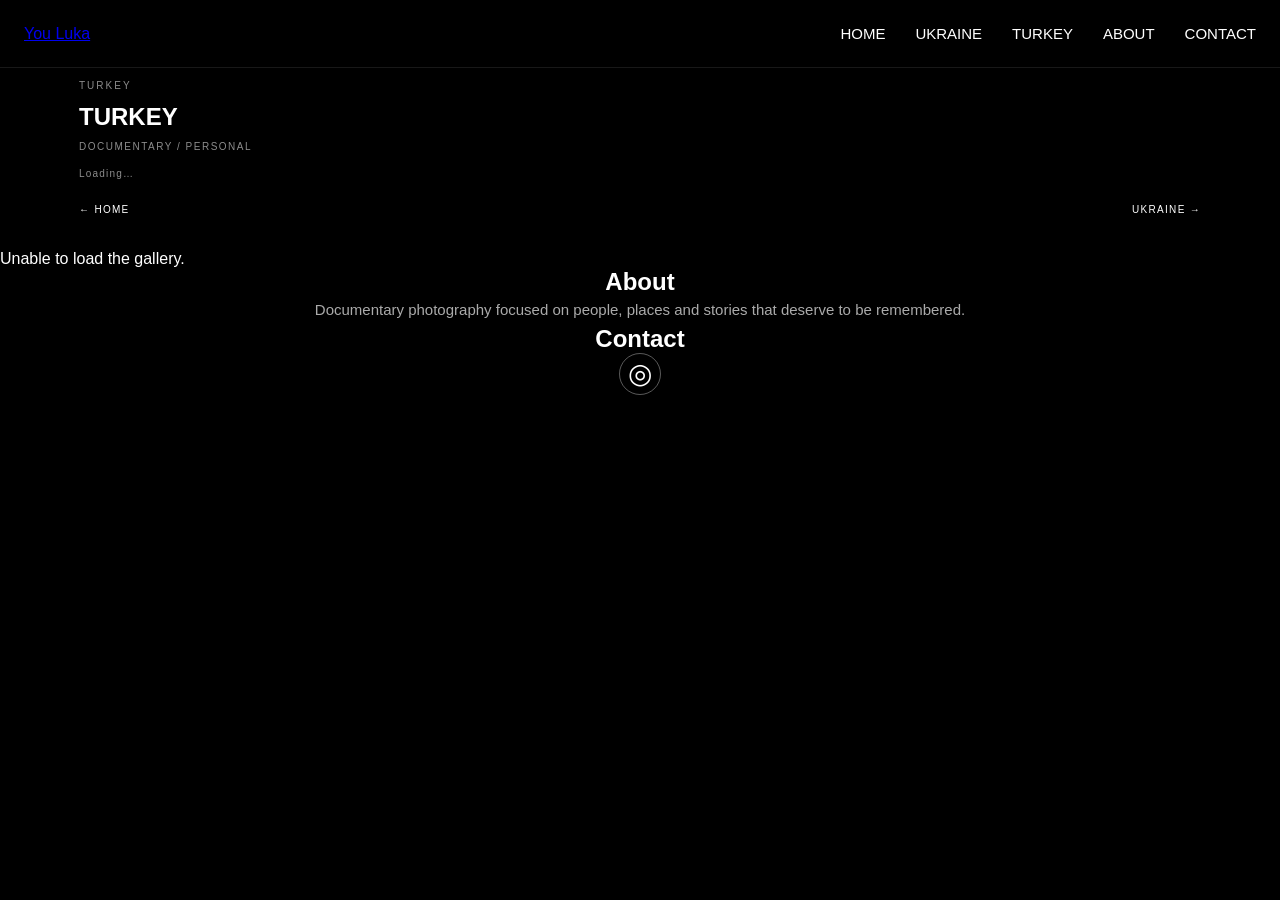
==== turkey.html @ 03e27bf8 "Add files via upload" ====
<!DOCTYPE html><html lang="en"><head>
<meta charset="UTF-8"><meta name="viewport" content="width=device-width, initial-scale=1.0">
<title>TURKEY — You Luka</title><link rel="stylesheet" href="style.css"></head><body>
<header class="site-header">
<a class="brand" href="index.html">You Luka</a>
<nav>
<a href="index.html">HOME</a>
<a href="ukraine.html">UKRAINE</a>
<a href="turkey.html">TURKEY</a>
<a href="#about">ABOUT</a>
<a href="#contact">CONTACT</a>
</nav>
</header>
<section class="pro-series">
<p class="pro-kicker">TURKEY</p><h1>TURKEY</h1><p class="pro-sub">Documentary / Personal</p>
<p class="pro-count" data-count="turkey">Loading…</p>
</section>
<div class="pro-nav"><a href="index.html">← Home</a><a href="ukraine.html">Ukraine →</a></div>
<div id="turkey-gallery" class="gallery"></div>
<footer id="about" class="site-footer">
<div><h2>About</h2><p>Documentary photography focused on people, places and stories that deserve to be remembered.</p></div>
<div id="contact"><h2>Contact</h2><a class="instagram-link" href="https://www.instagram.com/Yulia.1334/" target="_blank" rel="noopener" aria-label="Instagram">◎</a></div>
</footer><div id="lightbox" class="lightbox">
<button class="close" aria-label="Close">&times;</button>
<button class="prev" aria-label="Previous">&#10094;</button>
<img id="lightbox-img" alt="">
<button class="next" aria-label="Next">&#10095;</button>
</div><script src="script.js?v=pro2"></script></body></html>
---- style.css ----
*{margin:0;padding:0;box-sizing:border-box}
html{scroll-behavior:smooth}
body{background:#000;color:#fff;font-family:Arial,Helvetica,sans-serif}
header{position:fixed;top:0;left:0;width:100%;height:68px;display:flex;align-items:center;justify-content:space-between;padding:0 24px;background:#000;border-bottom:1px solid #181818;z-index:1000}
.logo{color:#fff;text-decoration:none;font-weight:700;letter-spacing:-1.5px;font-size:30px;line-height:1}
nav{display:flex;gap:30px;align-items:center}
nav a{color:#fff;text-decoration:none;font-size:15px;letter-spacing:0;text-transform:none;opacity:1}
nav a:hover{opacity:.5}

section{padding:75px 4%;background:#000}
section>h2{text-align:center;font-size:24px;font-weight:300;letter-spacing:4px;text-transform:uppercase;margin-bottom:42px}
.categories{max-width:1000px;margin:0 auto 110px;display:grid;grid-template-columns:repeat(2,minmax(0,1fr));gap:18px}
.category{position:relative;aspect-ratio:16/9;overflow:hidden;background:#111;border:1px solid #222;text-decoration:none}
.category img{width:100%;height:100%;object-fit:cover;display:block;transition:.7s}
.category:hover img{transform:scale(1.03);opacity:.65}
.category-overlay{position:absolute;left:0;right:0;bottom:0;padding:24px;background:linear-gradient(transparent,rgba(0,0,0,.9));color:#fff}
.category-overlay h3{font-size:23px;font-weight:400;letter-spacing:3px;text-transform:uppercase;margin-bottom:5px}
.category-overlay span{font-size:11px;letter-spacing:2px;text-transform:uppercase;opacity:.7}
.portfolio-category{max-width:1600px;margin:0 auto 105px;scroll-margin-top:90px}
.category-header{text-align:center;margin-bottom:30px}
.category-header h2{font-size:24px;font-weight:300;letter-spacing:4px;text-transform:uppercase;margin-bottom:8px}
.category-header p{font-size:11px;color:#888;letter-spacing:2px;text-transform:uppercase}
.gallery{display:grid;grid-template-columns:repeat(4,minmax(0,1fr));gap:5px}
.gallery img{width:100%;aspect-ratio:3/2;object-fit:cover;display:block;cursor:pointer;transition:opacity .25s}
.gallery img:hover{opacity:.72;transform:scale(1.01)}
#about{max-width:900px;margin:auto;text-align:center}
#about p{max-width:700px;margin:auto;color:#aaa;font-size:15px;line-height:1.9}
#contact{text-align:center;padding-bottom:150px}
#contact a{color:#fff;font-size:28px}
#back-to-top{position:fixed;right:28px;bottom:28px;width:58px;height:58px;display:flex;align-items:center;justify-content:center;background:rgba(0,0,0,.9);border:1px solid #555;color:#fff;text-decoration:none;font-size:34px;z-index:1500;transition:.25s}
#back-to-top:hover{background:#fff;color:#000;border-color:#fff;transform:translateY(-4px)}
.lightbox{position:fixed;inset:0;background:rgba(0,0,0,.98);display:flex;align-items:center;justify-content:center;opacity:0;visibility:hidden;transition:.25s;z-index:2000}
.lightbox.show{opacity:1;visibility:visible}
#lightbox-img{max-width:92%;max-height:90vh;object-fit:contain}
.close{position:absolute;top:20px;right:30px;background:none;border:0;color:#fff;font-size:42px;cursor:pointer;z-index:5}
.prev,.next{position:absolute;top:50%;transform:translateY(-50%);background:none;border:0;color:#fff;font-size:46px;padding:20px;cursor:pointer}
.prev{left:15px}.next{right:15px}
@media(max-width:768px){
header{height:58px;padding:0 16px}
.logo{font-size:27px}
nav{gap:14px}
nav a{font-size:12px}
.hero{height:70vh;padding-top:58px}
.hero img{height:calc(70vh - 58px);object-fit:contain}
.categories{grid-template-columns:1fr;max-width:520px;gap:12px;margin-bottom:75px}
.category{aspect-ratio:16/9}
.category-overlay{padding:20px}
.category-overlay h3{font-size:21px}
section{padding:60px 16px}
section>h2{font-size:21px;margin-bottom:35px}
.gallery{grid-template-columns:repeat(2,minmax(0,1fr));gap:4px}
.portfolio-category{margin-bottom:75px}
.category-header{margin-bottom:25px}
.category-header h2{font-size:22px}
.prev,.next{font-size:30px;padding:10px}
.close{right:18px;font-size:34px}
#back-to-top{right:16px;bottom:16px;width:48px;height:48px;font-size:28px}
}

/* DEFINITIVE HERO — PC + MOBILE */
.hero{
  position:relative;
  width:100%;
  height:78vh;
  min-height:520px;
  margin:0;
  padding:68px 0 0;
  background:#000;
  overflow:hidden;
  display:block;
}
.hero-image{
  display:block;
  width:100%;
  height:100%;
  margin:0;
  padding:0;
  object-fit:cover;
  object-position:center center;
}
.hero-fallback{
  background-image:url("https://raw.githubusercontent.com/YouLuka/You/main/images/ukraine/hero.jpg");
  background-size:cover;
  background-position:center center;
  background-repeat:no-repeat;
}
.hero-fallback .hero-image{display:none}

@media(max-width:768px){
  .hero{
    height:70vh;
    min-height:420px;
    padding-top:58px;
  }
  .hero-image{
    width:100%;
    height:100%;
    object-fit:cover;
    object-position:center center;
  }
}

/* Short documentary-series descriptions */
.series-description{
  max-width:720px;
  margin:16px auto 0;
  color:#aaa;
  font-size:14px;
  line-height:1.7;
  letter-spacing:.15px;
  text-transform:none;
}
@media(max-width:768px){
  .series-description{
    font-size:13px;
    line-height:1.65;
    padding:0 8px;
  }
}

/* FINAL HERO ONLY — hero.png, never photo 1 */
.hero img,
.hero-image{
  content:url("./images/ukraine/hero.png");
}

/* MOBILE PHOTO SWIPE — FINAL */
@media (max-width:768px){
  #lightbox .prev,
  #lightbox .next{
    display:none !important;
  }

  #lightbox,
  #lightbox-img{
    touch-action:none;
  }

  #lightbox-img{
    user-select:none;
    -webkit-user-select:none;
    -webkit-user-drag:none;
  }
}


/* MULTI-PAGE NAVIGATION */
.site-nav{position:relative;z-index:20;display:flex;justify-content:center;align-items:center;gap:28px;padding:18px 20px;font-size:11px;letter-spacing:.16em}
.site-nav a{color:inherit;text-decoration:none}
.site-nav a:hover{opacity:.65}
@media(max-width:768px){.site-nav{gap:14px;padding:14px 10px;font-size:9px;flex-wrap:wrap}}


/* TRUE MULTI-PAGE LAYOUT */
.series-page{
  padding:105px 4% 80px;
  max-width:1600px;
  margin:0 auto;
}
.series-cover{
  width:100%;
  max-width:1200px;
  margin:0 auto 45px;
  max-height:65vh;
  overflow:hidden;
  background:#111;
}
.series-cover img{
  display:block;
  width:100%;
  max-height:65vh;
  object-fit:cover;
  object-position:center;
}
.series-page .category-header{
  margin-bottom:30px;
}
@media(max-width:768px){
  .series-page{padding:90px 16px 55px}
  .series-cover{max-height:45vh;margin-bottom:30px}
  .series-cover img{max-height:45vh}
}


/* FINAL COVER POSITION — CENTERED */
.series-cover{
  width:100%;
  max-width:none;
  display:flex;
  justify-content:center;
  align-items:center;
  margin:0 auto 45px;
  overflow:hidden;
  background:#111;
}

.series-cover img{
  display:block;
  width:auto;
  max-width:100%;
  height:auto;
  max-height:65vh;
  margin:0 auto;
  object-fit:contain;
  object-position:center center;
}

/* BACK TO TOP — always clickable */
#back-to-top{
  position:fixed;
  right:28px;
  bottom:28px;
  z-index:9999;
  width:50px;
  height:50px;
  display:flex;
  align-items:center;
  justify-content:center;
  box-sizing:border-box;
  color:#fff;
  background:rgba(0,0,0,.72);
  border:1px solid rgba(255,255,255,.35);
  text-decoration:none;
  font-size:28px;
  line-height:1;
  cursor:pointer;
}

#back-to-top:hover{
  background:rgba(255,255,255,.12);
}

@media(max-width:768px){
  .series-cover{
    margin-bottom:30px;
  }
  .series-cover img{
    max-height:45vh;
    width:auto;
    max-width:100%;
  }
  #back-to-top{
    right:16px;
    bottom:16px;
    width:46px;
    height:46px;
  }
}

/* YOU LUKA PRO — gallery selector and automatic counters */
.pro-header{max-width:1250px;margin:0 auto;padding:80px 5% 35px}
.pro-kicker{font-size:10px;letter-spacing:.2em;text-transform:uppercase;opacity:.55;margin:0 0 12px}
.pro-title{font-size:clamp(32px,5vw,58px);font-weight:400;margin:0}
.gallery-list{max-width:1250px;margin:20px auto 100px;padding:0 5%}
.gallery-link{display:grid;grid-template-columns:70px 1fr auto;gap:25px;align-items:center;padding:28px 0;border-top:1px solid rgba(127,127,127,.28);color:inherit;text-decoration:none}
.gallery-link:last-child{border-bottom:1px solid rgba(127,127,127,.28)}
.gallery-link:hover{opacity:.6}
.gallery-no{font-size:10px;opacity:.5;letter-spacing:.12em}
.gallery-name{font-size:clamp(24px,3vw,40px);font-weight:400}
.gallery-type{font-size:9px;letter-spacing:.14em;text-transform:uppercase;opacity:.5}
.pro-series{max-width:1250px;margin:0 auto;padding:80px 5% 25px}
.pro-series h2{font-size:clamp(32px,5vw,58px);font-weight:400;margin:0}
.pro-sub{font-size:10px;letter-spacing:.15em;text-transform:uppercase;opacity:.55;margin-top:10px}
.pro-count{font-size:10px;letter-spacing:.12em;opacity:.55;margin-top:16px}
.pro-nav{max-width:1250px;margin:0 auto;padding:0 5% 35px;display:flex;justify-content:space-between}
.pro-nav a{color:inherit;text-decoration:none;font-size:10px;letter-spacing:.13em;text-transform:uppercase}
#lightbox-counter{position:absolute;left:50%;bottom:22px;transform:translateX(-50%);color:#fff;font-size:10px;letter-spacing:.15em;z-index:20}
@media(max-width:768px){
 .pro-header{padding:55px 5% 25px}
 .gallery-list{margin-bottom:65px}
 .gallery-link{grid-template-columns:35px 1fr;gap:12px;padding:22px 0}
 .gallery-type{grid-column:2}
 .pro-series{padding:55px 5% 20px}
 .pro-nav{padding-bottom:28px}
 #lightbox .prev,#lightbox .next{display:none!important}
}

/* HOME COVER SELECTOR */
.gallery-cards{display:grid;grid-template-columns:repeat(2,minmax(0,1fr));gap:28px}
.gallery-card{display:block;overflow:hidden;color:inherit;text-decoration:none;background:#111}
.gallery-card img{display:block;width:100%;aspect-ratio:16/9;object-fit:cover;object-position:center;transition:transform .4s ease,opacity .4s ease}
.gallery-card:hover img{transform:scale(1.02);opacity:.82}
.gallery-card-info{display:grid;grid-template-columns:45px 1fr auto;align-items:center;gap:14px;padding:16px 4px 0}
.gallery-card .gallery-name{font-size:clamp(22px,3vw,36px)}
.gallery-card .gallery-type{font-size:9px;letter-spacing:.14em;text-transform:uppercase;opacity:.5}
.instagram-link{display:inline-flex;align-items:center;justify-content:center;width:42px;height:42px;border:1px solid rgba(255,255,255,.35);border-radius:50%;color:inherit!important;text-decoration:none!important;font-size:30px;line-height:1}
.instagram-link:hover{opacity:.6;transform:scale(1.05)}
@media(max-width:768px){.gallery-cards{grid-template-columns:1fr;gap:38px}.gallery-card-info{grid-template-columns:35px 1fr}.gallery-card .gallery-type{grid-column:2}}
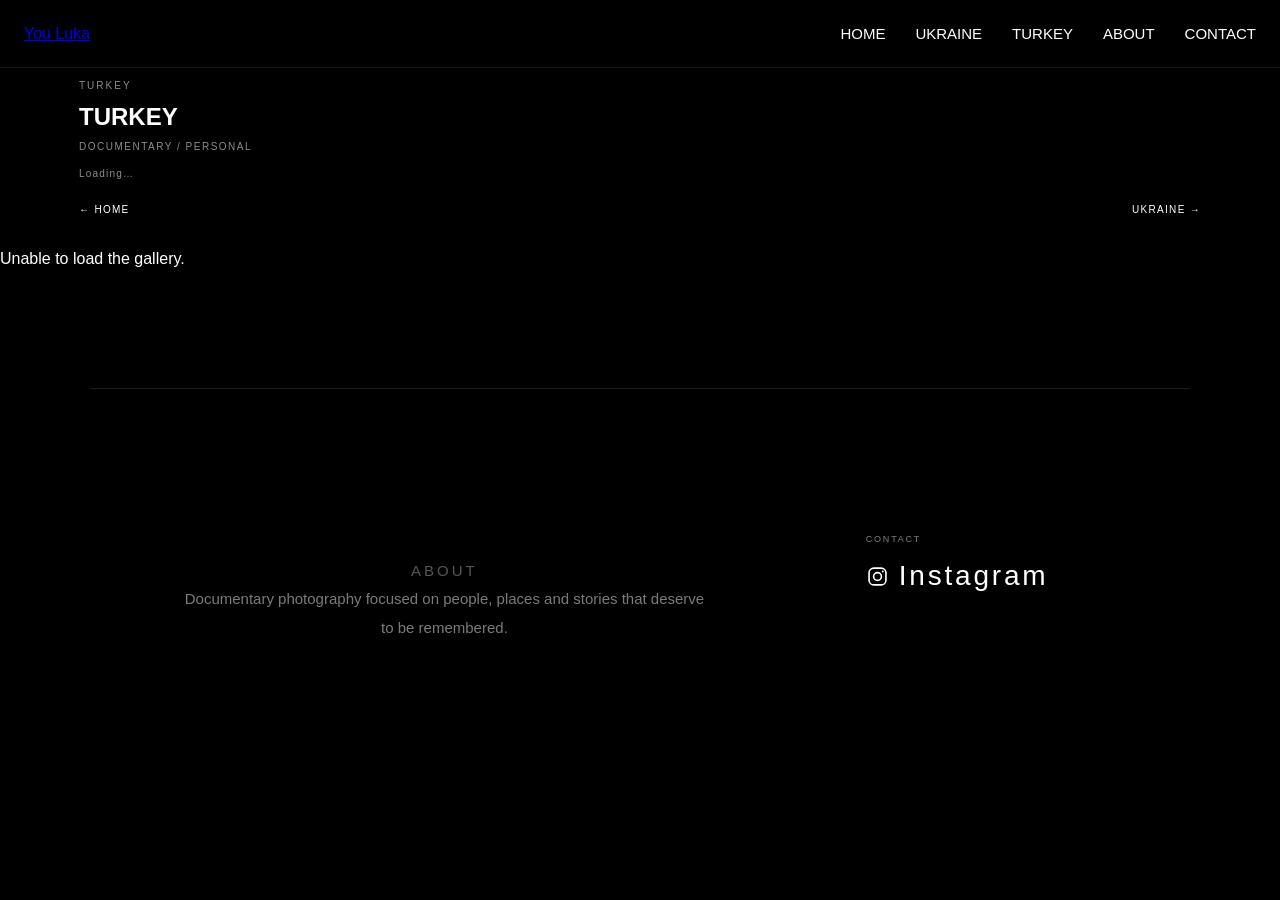
==== commit 2edd6ce6: "Add files via upload" ====
--- a/turkey.html
+++ b/turkey.html
@@ -17,9 +17,22 @@
 </section>
 <div class="pro-nav"><a href="index.html">← Home</a><a href="ukraine.html">Ukraine →</a></div>
 <div id="turkey-gallery" class="gallery"></div>
-<footer id="about" class="site-footer">
-<div><h2>About</h2><p>Documentary photography focused on people, places and stories that deserve to be remembered.</p></div>
-<div id="contact"><h2>Contact</h2><a class="instagram-link" href="https://www.instagram.com/Yulia.1334/" target="_blank" rel="noopener" aria-label="Instagram">◎</a></div>
+<footer class="site-footer">
+<section id="about" class="footer-section">
+  <p class="footer-label">ABOUT</p>
+  <p class="footer-text">Documentary photography focused on people, places and stories that deserve to be remembered.</p>
+</section>
+<section id="contact" class="footer-section footer-contact">
+  <p class="footer-label">CONTACT</p>
+  <a class="instagram-link" href="https://www.instagram.com/Yulia.1334/" target="_blank" rel="noopener" aria-label="Instagram">
+    <svg viewBox="0 0 24 24" aria-hidden="true">
+      <rect x="3.2" y="3.2" width="17.6" height="17.6" rx="5" fill="none" stroke="currentColor" stroke-width="1.7"/>
+      <circle cx="12" cy="12" r="4.1" fill="none" stroke="currentColor" stroke-width="1.7"/>
+      <circle cx="17.5" cy="6.7" r="1.05" fill="currentColor"/>
+    </svg>
+    <span>Instagram</span>
+  </a>
+</section>
 </footer><div id="lightbox" class="lightbox">
 <button class="close" aria-label="Close">&times;</button>
 <button class="prev" aria-label="Previous">&#10094;</button>
--- a/style.css
+++ b/style.css
@@ -278,11 +278,171 @@
 /* HOME COVER SELECTOR */
 .gallery-cards{display:grid;grid-template-columns:repeat(2,minmax(0,1fr));gap:28px}
 .gallery-card{display:block;overflow:hidden;color:inherit;text-decoration:none;background:#111}
-.gallery-card img{display:block;width:100%;aspect-ratio:16/9;object-fit:cover;object-position:center;transition:transform .4s ease,opacity .4s ease}
-.gallery-card:hover img{transform:scale(1.02);opacity:.82}
+.gallery-card img{display:block;width:100%;height:auto;aspect-ratio:auto;object-fit:contain;object-position:center;background:#000;transition:opacity .4s ease}
+.gallery-card:hover img{opacity:.82}
 .gallery-card-info{display:grid;grid-template-columns:45px 1fr auto;align-items:center;gap:14px;padding:16px 4px 0}
 .gallery-card .gallery-name{font-size:clamp(22px,3vw,36px)}
 .gallery-card .gallery-type{font-size:9px;letter-spacing:.14em;text-transform:uppercase;opacity:.5}
 .instagram-link{display:inline-flex;align-items:center;justify-content:center;width:42px;height:42px;border:1px solid rgba(255,255,255,.35);border-radius:50%;color:inherit!important;text-decoration:none!important;font-size:30px;line-height:1}
 .instagram-link:hover{opacity:.6;transform:scale(1.05)}
 @media(max-width:768px){.gallery-cards{grid-template-columns:1fr;gap:38px}.gallery-card-info{grid-template-columns:35px 1fr}.gallery-card .gallery-type{grid-column:2}}
+
+/* FINAL COVER FIX — never stretch or crop the original cover */
+.gallery-cards .gallery-card{
+  overflow:hidden;
+}
+.gallery-cards .gallery-card img{
+  width:100%;
+  height:auto;
+  max-height:none;
+  aspect-ratio:auto !important;
+  object-fit:contain !important;
+  object-position:center center;
+  display:block;
+}
+@media (min-width:769px){
+  .gallery-cards{
+    align-items:start;
+  }
+}
+@media (max-width:768px){
+  .gallery-cards .gallery-card img{
+    width:100%;
+    height:auto;
+    aspect-ratio:auto !important;
+    object-fit:contain !important;
+  }
+}
+
+/* Lightbox touch behavior: swipe without accidental browser gestures */
+#lightbox{
+  touch-action:pan-y;
+  -ms-touch-action:pan-y;
+}
+#lightbox-img{
+  touch-action:none;
+  -ms-touch-action:none;
+  user-select:none;
+  -webkit-user-drag:none;
+}
+
+/* FINAL COVER LAYOUT — both covers have exactly the same dimensions */
+.gallery-cards{
+  display:grid;
+  grid-template-columns:repeat(2,minmax(0,1fr));
+  gap:28px;
+  align-items:start;
+}
+.gallery-cards .gallery-card{
+  width:100%;
+  overflow:hidden;
+}
+.gallery-cards .gallery-card img{
+  display:block;
+  width:100%;
+  height:clamp(220px, 30vw, 430px);
+  aspect-ratio:auto !important;
+  object-fit:cover !important;
+  object-position:center center;
+  background:#000;
+  transition:opacity .4s ease;
+}
+.gallery-cards .gallery-card:hover img{
+  transform:none !important;
+  opacity:.82;
+}
+@media(max-width:768px){
+  .gallery-cards{
+    grid-template-columns:1fr;
+    gap:38px;
+  }
+  .gallery-cards .gallery-card img{
+    width:100%;
+    height:clamp(210px, 58vw, 330px);
+    object-fit:cover !important;
+    object-position:center center;
+  }
+}
+
+/* MOBILE GALLERY NAV — Home left, next gallery right */
+@media(max-width:768px){
+  .pro-nav{
+    width:100%;
+    box-sizing:border-box;
+    padding-left:5%;
+    padding-right:5%;
+    display:flex;
+    align-items:center;
+    justify-content:space-between;
+    gap:0;
+  }
+  .pro-nav a{
+    display:block;
+    max-width:46%;
+  }
+  .pro-nav a:first-child{text-align:left;}
+  .pro-nav a:last-child{text-align:right;}
+}
+
+/* ABOUT / CONTACT — clean editorial footer */
+.site-footer{
+  max-width:1100px;
+  margin:120px auto 0;
+  padding:70px 5% 55px;
+  display:grid;
+  grid-template-columns:minmax(0,1.5fr) minmax(180px,.7fr);
+  column-gap:120px;
+  border-top:1px solid rgba(127,127,127,.22);
+}
+.footer-section{min-width:0}
+.footer-label{
+  margin:0 0 18px;
+  font-size:9px;
+  letter-spacing:.2em;
+  text-transform:uppercase;
+  opacity:.5;
+}
+.footer-text{
+  max-width:560px;
+  margin:0;
+  font-size:12px;
+  line-height:1.9;
+  opacity:.72;
+}
+.footer-contact{
+  display:flex;
+  flex-direction:column;
+  align-items:flex-start;
+}
+.instagram-link{
+  width:auto!important;
+  height:auto!important;
+  border:0!important;
+  border-radius:0!important;
+  display:inline-flex!important;
+  align-items:center;
+  gap:10px;
+  color:inherit!important;
+  text-decoration:none!important;
+  font-size:10px;
+  letter-spacing:.1em;
+  transition:opacity .2s ease;
+}
+.instagram-link svg{
+  width:23px;
+  height:23px;
+  display:block;
+}
+.instagram-link:hover{
+  opacity:.55;
+  transform:none!important;
+}
+@media(max-width:768px){
+  .site-footer{
+    margin-top:85px;
+    padding:50px 5% 40px;
+    grid-template-columns:1fr;
+    row-gap:42px;
+  }
+  .footer-text{max-width:100%}
+}
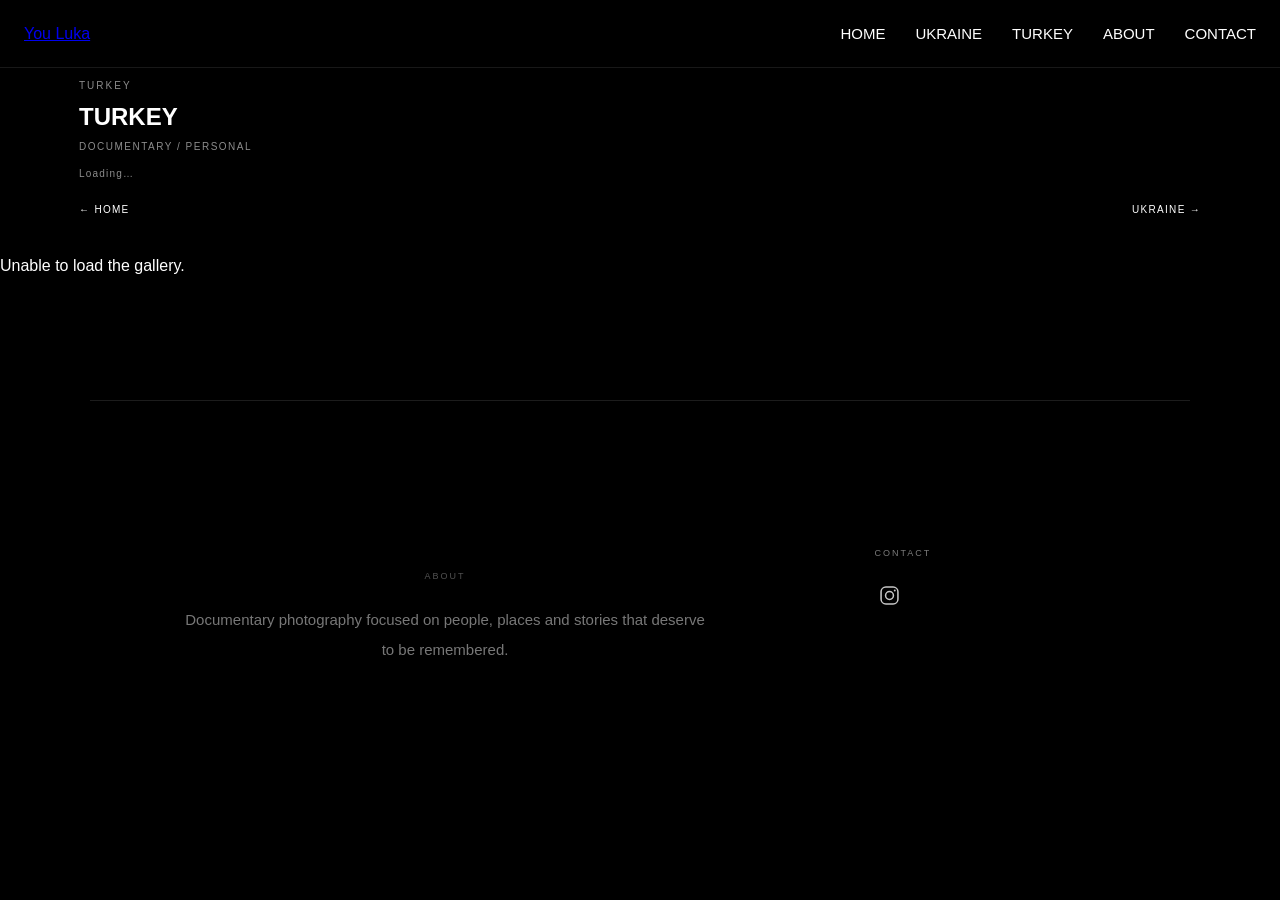
==== commit f3f822bd: "Add files via upload" ====
--- a/turkey.html
+++ b/turkey.html
@@ -26,11 +26,10 @@
   <p class="footer-label">CONTACT</p>
   <a class="instagram-link" href="https://www.instagram.com/Yulia.1334/" target="_blank" rel="noopener" aria-label="Instagram">
     <svg viewBox="0 0 24 24" aria-hidden="true">
-      <rect x="3.2" y="3.2" width="17.6" height="17.6" rx="5" fill="none" stroke="currentColor" stroke-width="1.7"/>
-      <circle cx="12" cy="12" r="4.1" fill="none" stroke="currentColor" stroke-width="1.7"/>
-      <circle cx="17.5" cy="6.7" r="1.05" fill="currentColor"/>
+      <rect x="3.2" y="3.2" width="17.6" height="17.6" rx="5" fill="none" stroke="currentColor" stroke-width="1.6"/>
+      <circle cx="12" cy="12" r="4.1" fill="none" stroke="currentColor" stroke-width="1.6"/>
+      <circle cx="17.5" cy="6.7" r="1" fill="currentColor"/>
     </svg>
-    <span>Instagram</span>
   </a>
 </section>
 </footer><div id="lightbox" class="lightbox">
--- a/style.css
+++ b/style.css
@@ -446,3 +446,168 @@
   }
   .footer-text{max-width:100%}
 }
+
+/* =========================================================
+   YOU LUKA — FINAL UNIFIED RESPONSIVE OVERRIDES
+   Designed for desktop + Android + iOS + major browsers
+   ========================================================= */
+
+/* HOME COVERS: identical visual frame */
+.gallery-cards{
+  display:grid !important;
+  grid-template-columns:repeat(2,minmax(0,1fr)) !important;
+  gap:32px !important;
+  align-items:start;
+}
+.gallery-cards .gallery-card{
+  display:block;
+  width:100%;
+  min-width:0;
+  overflow:hidden;
+}
+.gallery-cards .gallery-card img{
+  display:block;
+  width:100% !important;
+  height:clamp(240px,31vw,430px) !important;
+  aspect-ratio:auto !important;
+  object-fit:cover !important;
+  object-position:center center !important;
+  background:#111;
+  transform:none !important;
+}
+.gallery-card-info{
+  min-height:58px;
+  padding-top:16px;
+}
+
+/* GALLERY SWITCHER: always separated left/right */
+.pro-nav{
+  width:100%;
+  max-width:1250px;
+  box-sizing:border-box;
+  margin:0 auto;
+  padding:0 5% 42px !important;
+  display:flex !important;
+  align-items:center;
+  justify-content:space-between !important;
+  gap:clamp(70px,18vw,260px) !important;
+}
+.pro-nav a{
+  flex:0 1 auto;
+  max-width:42%;
+  white-space:nowrap;
+}
+.pro-nav a:first-child{text-align:left;margin-right:auto}
+.pro-nav a:last-child{text-align:right;margin-left:auto}
+
+/* CLEAN ABOUT / CONTACT */
+.site-footer{
+  max-width:1100px !important;
+  margin:125px auto 0 !important;
+  padding:72px 5% 60px !important;
+  display:grid !important;
+  grid-template-columns:minmax(0,1fr) minmax(140px,.45fr) !important;
+  column-gap:clamp(60px,10vw,150px) !important;
+  row-gap:55px !important;
+  border-top:1px solid rgba(127,127,127,.22);
+}
+.footer-section{min-width:0}
+.footer-label{
+  margin:0 0 20px !important;
+  font-size:9px !important;
+  line-height:1.2;
+  letter-spacing:.22em !important;
+  text-transform:uppercase;
+  opacity:.48;
+}
+.footer-text{
+  max-width:560px;
+  margin:0 !important;
+  font-size:12px;
+  line-height:2 !important;
+  opacity:.7;
+}
+.footer-contact{
+  display:flex !important;
+  flex-direction:column;
+  align-items:flex-start !important;
+}
+.instagram-link{
+  width:30px !important;
+  height:30px !important;
+  display:inline-flex !important;
+  align-items:center;
+  justify-content:center;
+  border:0 !important;
+  padding:0 !important;
+  margin-top:2px;
+  color:inherit !important;
+  text-decoration:none !important;
+  opacity:.78;
+}
+.instagram-link svg{
+  width:23px !important;
+  height:23px !important;
+  display:block;
+}
+.instagram-link:hover{opacity:.5;transform:none!important}
+
+/* Avoid horizontal overflow on any device */
+html,body{max-width:100%;overflow-x:hidden}
+
+/* Android/iOS and narrow screens */
+@media (max-width:768px){
+  .gallery-cards{
+    grid-template-columns:1fr !important;
+    gap:42px !important;
+  }
+  .gallery-cards .gallery-card img{
+    width:100% !important;
+    height:clamp(220px,58vw,340px) !important;
+    object-fit:cover !important;
+  }
+  .gallery-card-info{
+    min-height:0;
+    padding-top:13px;
+  }
+
+  .pro-nav{
+    padding-left:6% !important;
+    padding-right:6% !important;
+    padding-bottom:34px !important;
+    gap:clamp(90px,26vw,180px) !important;
+  }
+  .pro-nav a{
+    max-width:38%;
+    font-size:9px;
+    letter-spacing:.1em;
+  }
+
+  .site-footer{
+    margin-top:90px !important;
+    padding:58px 6% 45px !important;
+    grid-template-columns:1fr !important;
+    row-gap:48px !important;
+  }
+  .footer-text{
+    max-width:100%;
+    line-height:1.9 !important;
+  }
+}
+
+/* Very small Android/iPhone screens */
+@media (max-width:390px){
+  .pro-nav{
+    padding-left:6% !important;
+    padding-right:6% !important;
+    gap:55px !important;
+  }
+  .pro-nav a{max-width:40%;font-size:8px}
+}
+
+/* Desktop: keep both cover cards equal */
+@media (min-width:769px){
+  .gallery-cards .gallery-card img{
+    height:clamp(260px,30vw,430px) !important;
+  }
+}
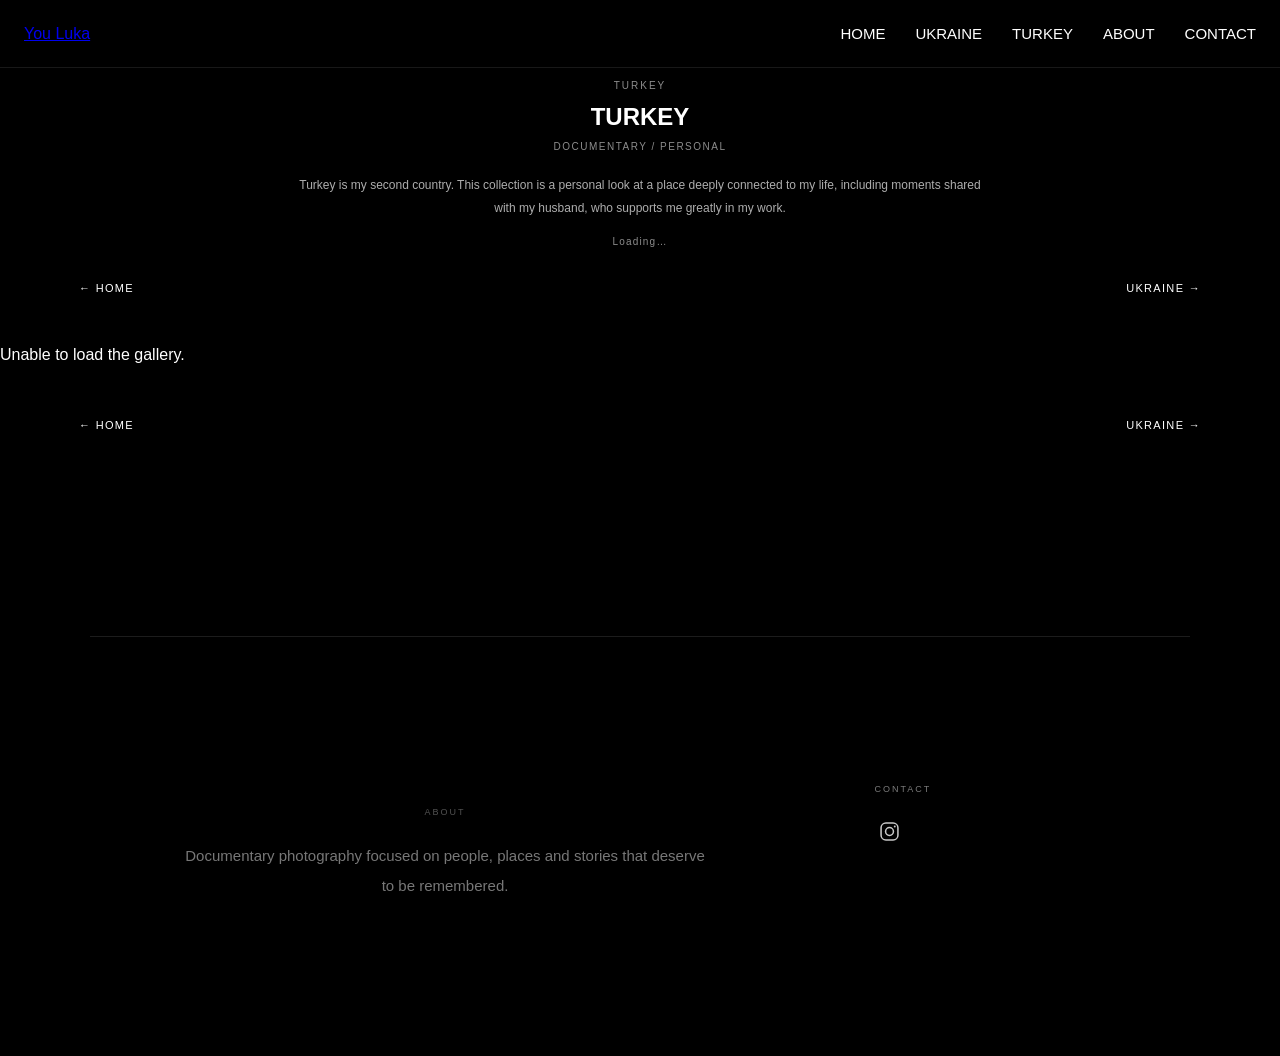
==== commit 8d5e7fea: "Add files via upload" ====
--- a/turkey.html
+++ b/turkey.html
@@ -12,12 +12,17 @@
 </nav>
 </header>
 <section class="pro-series">
-<p class="pro-kicker">TURKEY</p><h1>TURKEY</h1><p class="pro-sub">Documentary / Personal</p>
+<p class="pro-kicker">TURKEY</p>
+<h1>TURKEY</h1>
+<p class="pro-sub">Documentary / Personal</p>
+<p class="pro-description">Turkey is my second country. This collection is a personal look at a place deeply connected to my life, including moments shared with my husband, who supports me greatly in my work.</p>
 <p class="pro-count" data-count="turkey">Loading…</p>
 </section>
 <div class="pro-nav"><a href="index.html">← Home</a><a href="ukraine.html">Ukraine →</a></div>
 <div id="turkey-gallery" class="gallery"></div>
-<footer class="site-footer">
+<div class="pro-nav-bottom"><div class="pro-nav">
+<a href="index.html">← HOME</a><a href="ukraine.html">UKRAINE →</a>
+</div></div><footer class="site-footer">
 <section id="about" class="footer-section">
   <p class="footer-label">ABOUT</p>
   <p class="footer-text">Documentary photography focused on people, places and stories that deserve to be remembered.</p>
--- a/style.css
+++ b/style.css
@@ -611,3 +611,17 @@
     height:clamp(260px,30vw,430px) !important;
   }
 }
+
+/* FINAL TEXT + NAVIGATION */
+.pro-header,.pro-header .pro-kicker,.pro-title{text-align:center!important}
+.pro-series,.pro-series *{text-align:center!important}
+.pro-description{max-width:700px;margin:22px auto 0!important;font-size:12px;line-height:1.9;opacity:.68}
+.pro-nav a{font-size:11px!important;letter-spacing:.12em;padding:10px 0}
+.pro-nav-bottom{max-width:1250px;margin:0 auto;padding:45px 5% 70px}
+.pro-nav-bottom .pro-nav{padding:0!important}
+@media(max-width:768px){
+.pro-description{max-width:92%;font-size:11px;line-height:1.85}
+.pro-nav{padding-left:6%!important;padding-right:6%!important;gap:clamp(100px,30vw,190px)!important}
+.pro-nav a{font-size:10px!important;padding:12px 0}
+.pro-nav-bottom{padding:35px 6% 55px}
+}
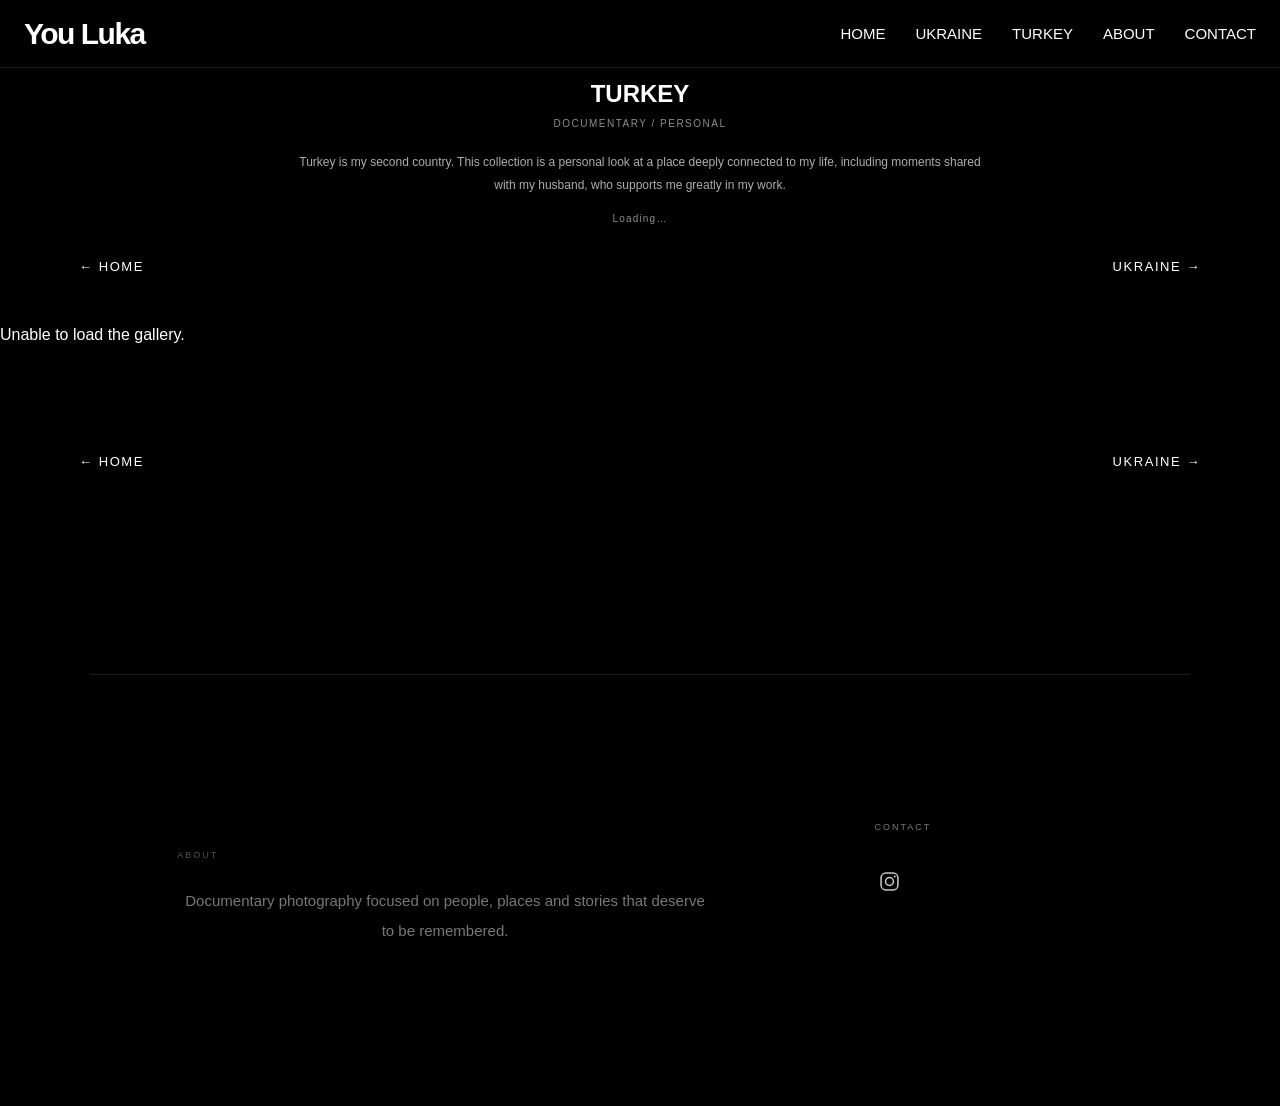
==== commit 9661a51e: "Update turkey.html" ====
--- a/turkey.html
+++ b/turkey.html
@@ -12,7 +12,7 @@
 </nav>
 </header>
 <section class="pro-series">
-<p class="pro-kicker">TURKEY</p>
+<p class="pro-kicker"></p>
 <h1>TURKEY</h1>
 <p class="pro-sub">Documentary / Personal</p>
 <p class="pro-description">Turkey is my second country. This collection is a personal look at a place deeply connected to my life, including moments shared with my husband, who supports me greatly in my work.</p>
@@ -42,4 +42,4 @@
 <button class="prev" aria-label="Previous">&#10094;</button>
 <img id="lightbox-img" alt="">
 <button class="next" aria-label="Next">&#10095;</button>
-</div><script src="script.js?v=pro2"></script></body></html>+</div><script src="script.js?v=pro2"></script></body></html>
--- a/style.css
+++ b/style.css
@@ -625,3 +625,24 @@
 .pro-nav a{font-size:10px!important;padding:12px 0}
 .pro-nav-bottom{padding:35px 6% 55px}
 }
+
+/* LAST FINAL POLISH */
+.brand{color:#fff!important;text-decoration:none!important;font-weight:700;font-size:30px;letter-spacing:-1.5px;line-height:1}
+.brand:hover{opacity:1!important}
+.pro-series .pro-kicker{display:none!important}
+.pro-series h1{margin-top:0!important}
+.pro-nav a{font-size:13px!important;letter-spacing:.12em!important;font-weight:500}
+.pro-nav-bottom{padding-top:75px!important;margin-top:25px!important}
+.site-footer{align-items:start!important}
+.footer-section{display:flex!important;flex-direction:column!important;align-items:flex-start!important}
+.footer-label{margin-bottom:22px!important}
+.footer-text{margin-top:0!important}
+.instagram-link{margin-top:12px!important}
+@media(max-width:768px){
+ .brand{font-size:24px}
+ .pro-nav a{font-size:12px!important}
+ .pro-nav-bottom{padding-top:90px!important;margin-top:30px!important}
+ .site-footer{row-gap:52px!important}
+ .footer-section{align-items:flex-start!important}
+ .instagram-link{margin-top:16px!important}
+}
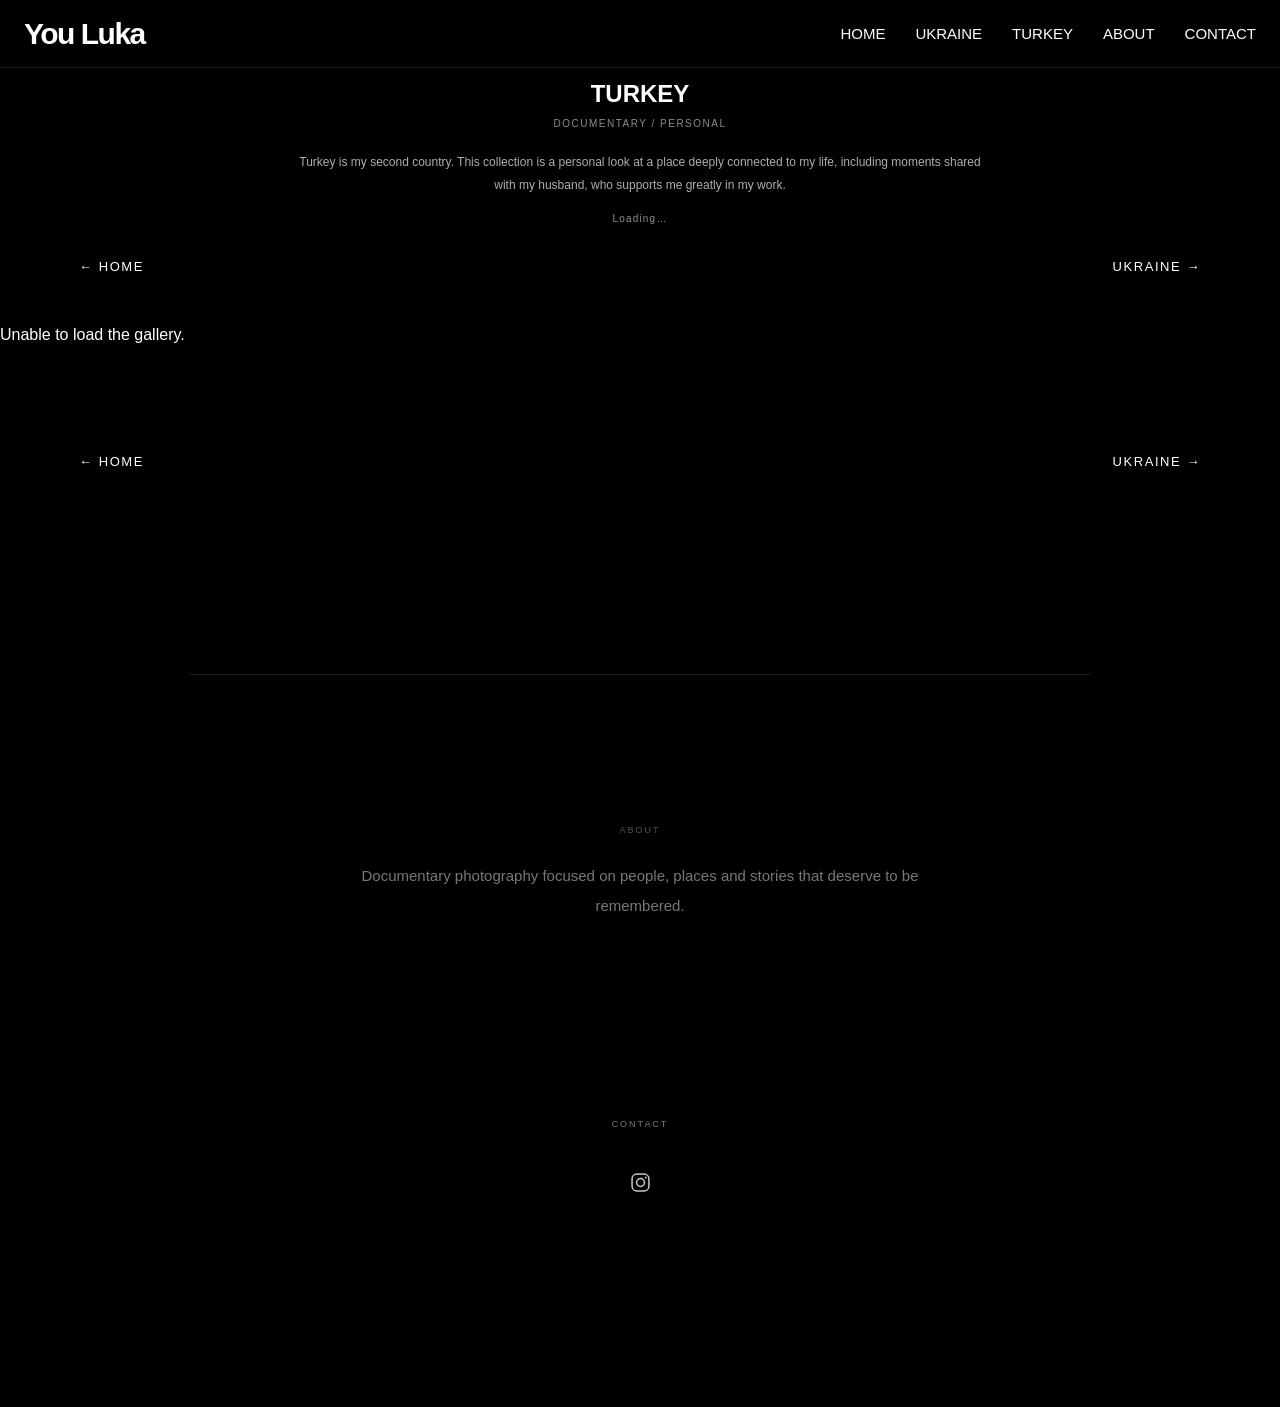
==== commit 02c46a49: "Add files via upload" ====
--- a/turkey.html
+++ b/turkey.html
@@ -12,7 +12,7 @@
 </nav>
 </header>
 <section class="pro-series">
-<p class="pro-kicker"></p>
+<p class="pro-kicker">TURKEY</p>
 <h1>TURKEY</h1>
 <p class="pro-sub">Documentary / Personal</p>
 <p class="pro-description">Turkey is my second country. This collection is a personal look at a place deeply connected to my life, including moments shared with my husband, who supports me greatly in my work.</p>
@@ -42,4 +42,4 @@
 <button class="prev" aria-label="Previous">&#10094;</button>
 <img id="lightbox-img" alt="">
 <button class="next" aria-label="Next">&#10095;</button>
-</div><script src="script.js?v=pro2"></script></body></html>
+</div><script src="script.js?v=pro2"></script></body></html>
--- a/style.css
+++ b/style.css
@@ -646,3 +646,38 @@
  .footer-section{align-items:flex-start!important}
  .instagram-link{margin-top:16px!important}
 }
+
+/* FINAL LAST FIX — ABOUT / CONTACT centered and stacked */
+.site-footer{
+  display:flex !important;
+  flex-direction:column !important;
+  align-items:center !important;
+  justify-content:center !important;
+  text-align:center !important;
+  gap:48px !important;
+  max-width:900px !important;
+  margin-left:auto !important;
+  margin-right:auto !important;
+}
+.site-footer .footer-section,
+.site-footer .footer-contact{
+  width:100% !important;
+  display:flex !important;
+  flex-direction:column !important;
+  align-items:center !important;
+  text-align:center !important;
+}
+.site-footer .footer-label,
+.site-footer .footer-text{
+  text-align:center !important;
+  margin-left:auto !important;
+  margin-right:auto !important;
+}
+.site-footer .footer-text{
+  max-width:650px !important;
+}
+.site-footer .instagram-link{
+  margin-left:auto !important;
+  margin-right:auto !important;
+  margin-top:16px !important;
+}
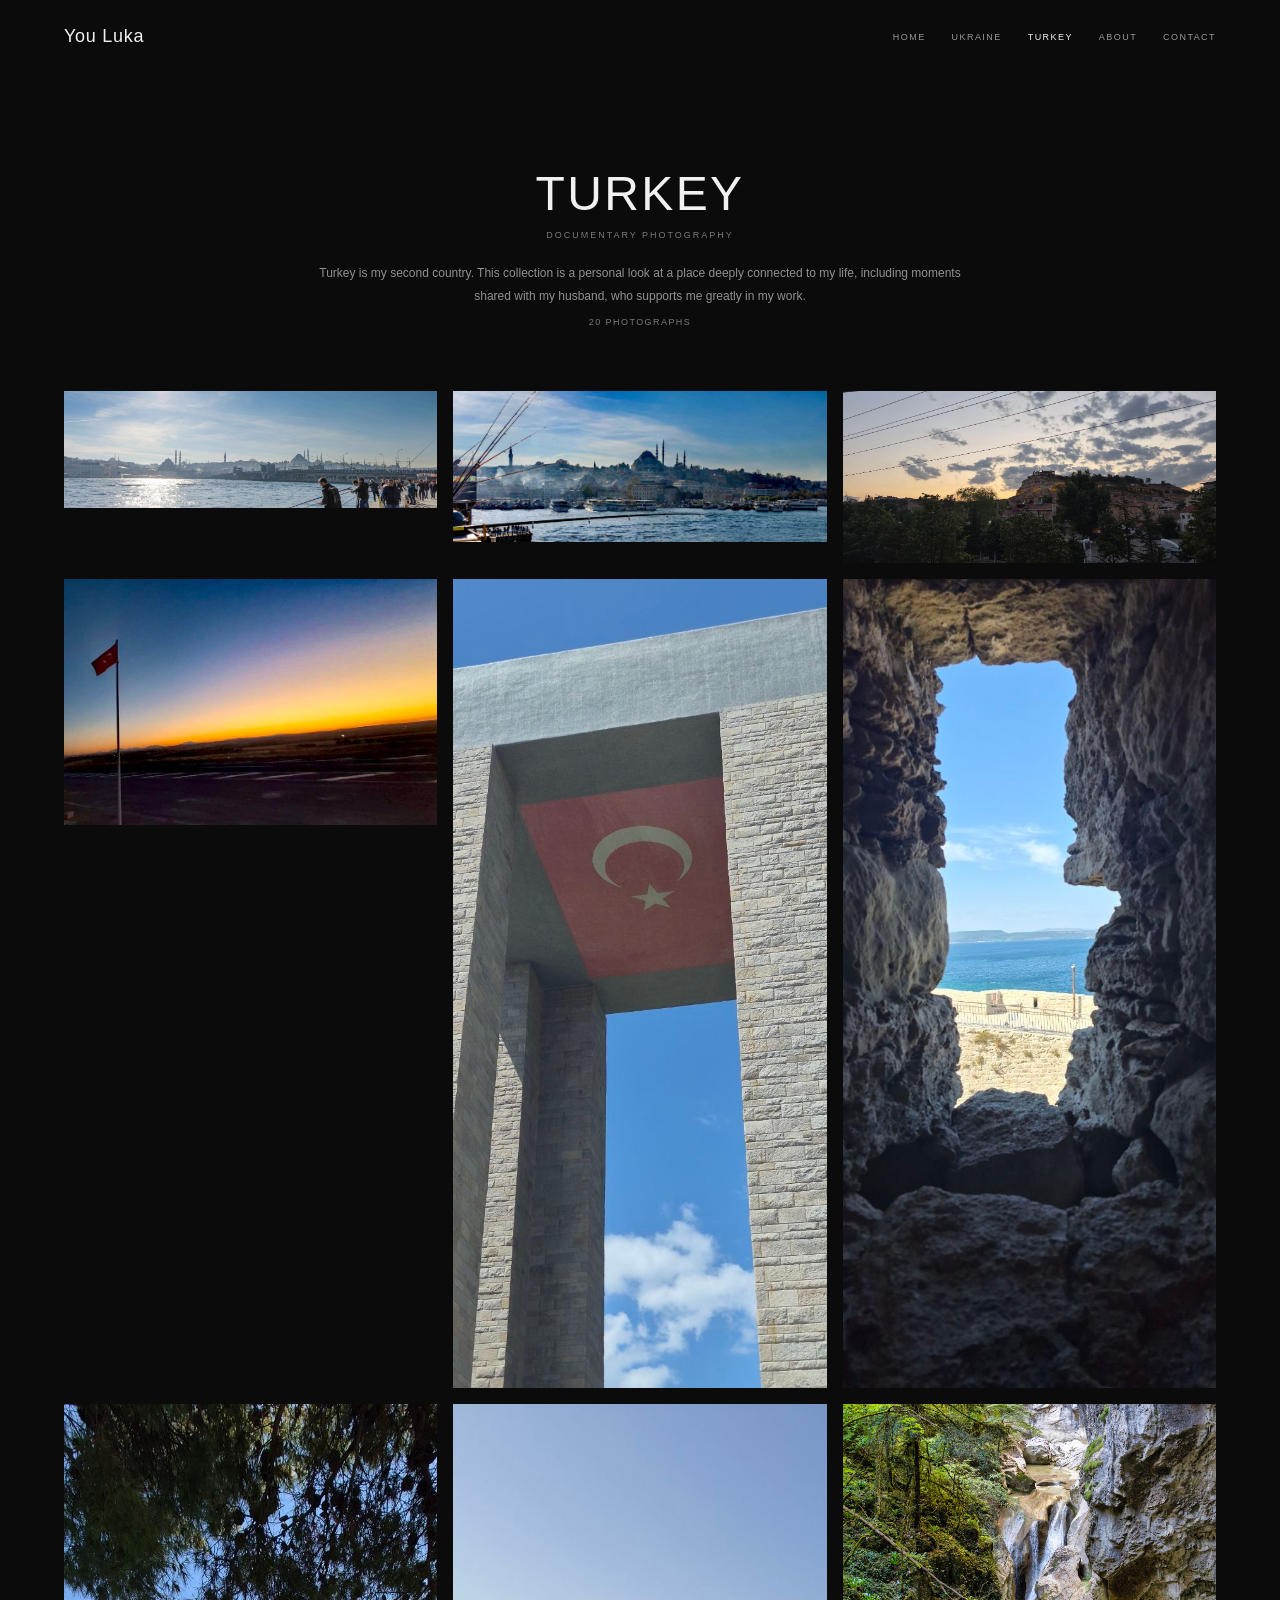
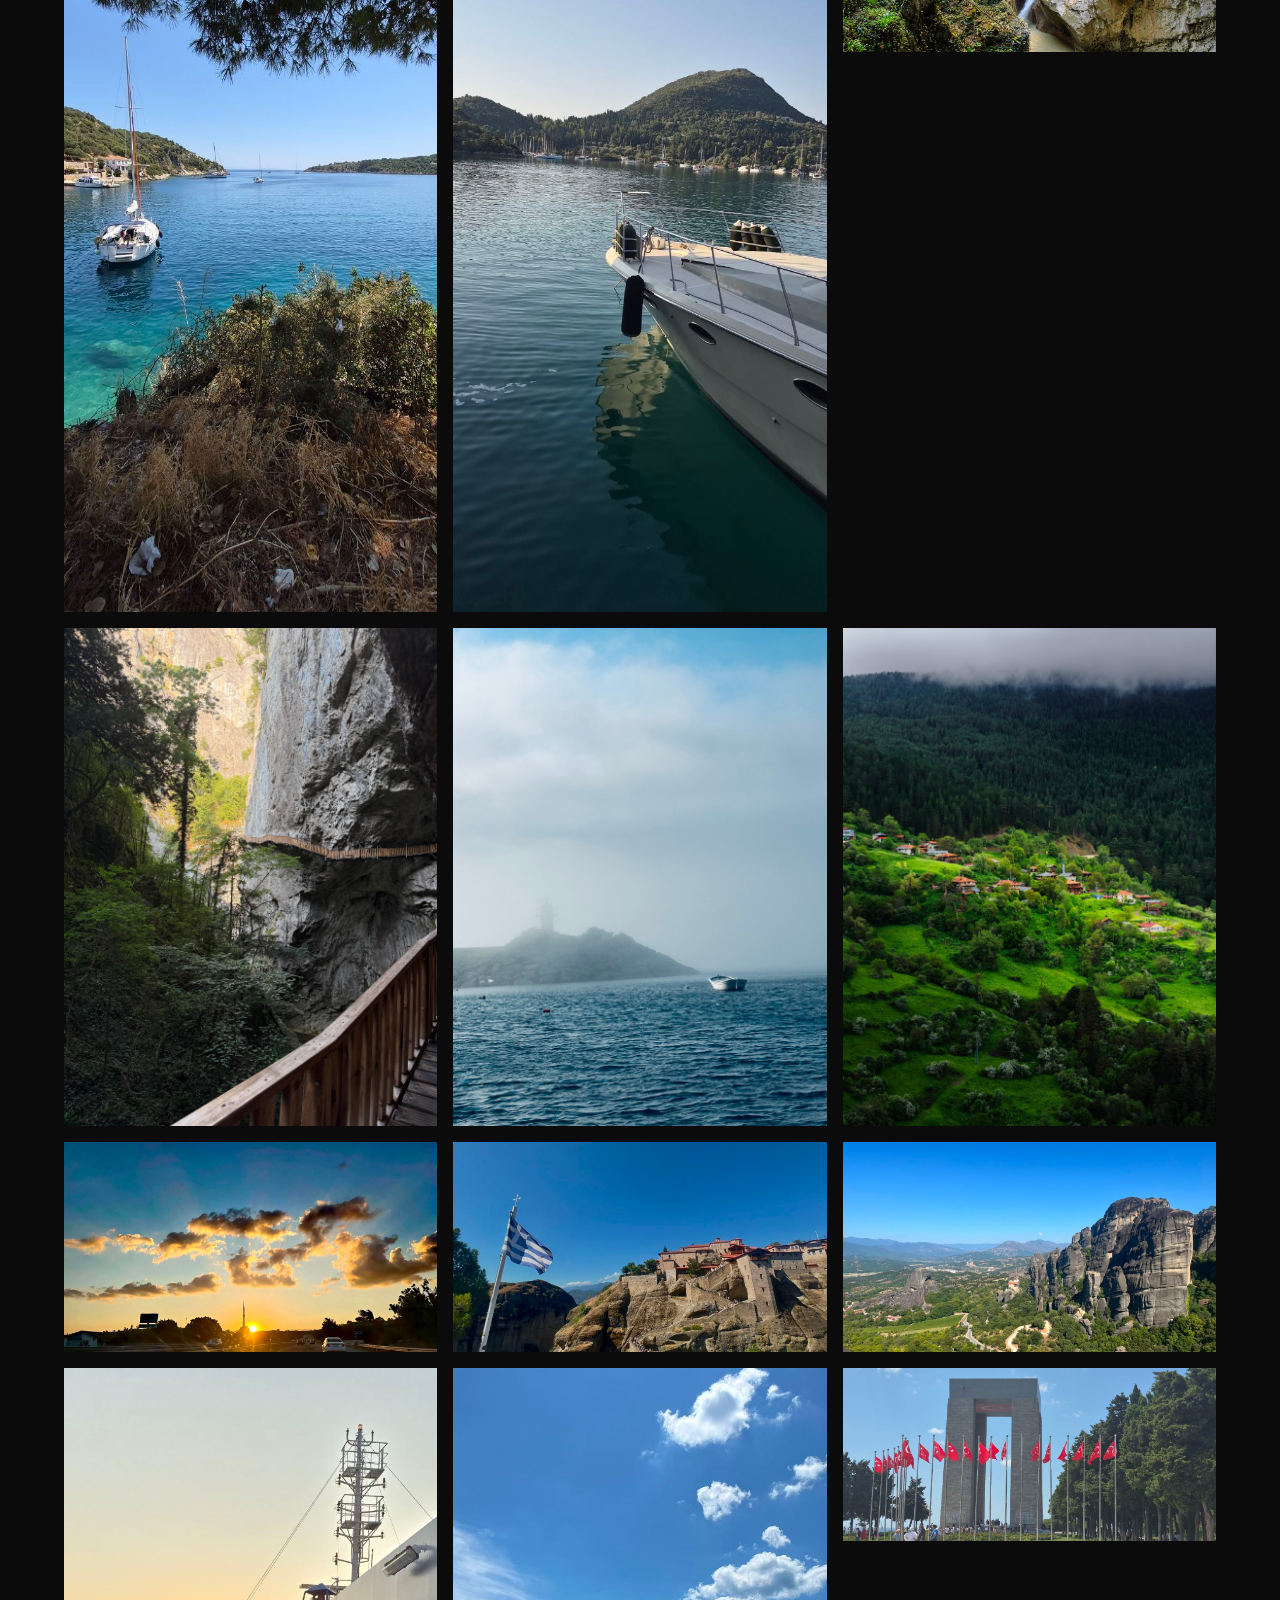
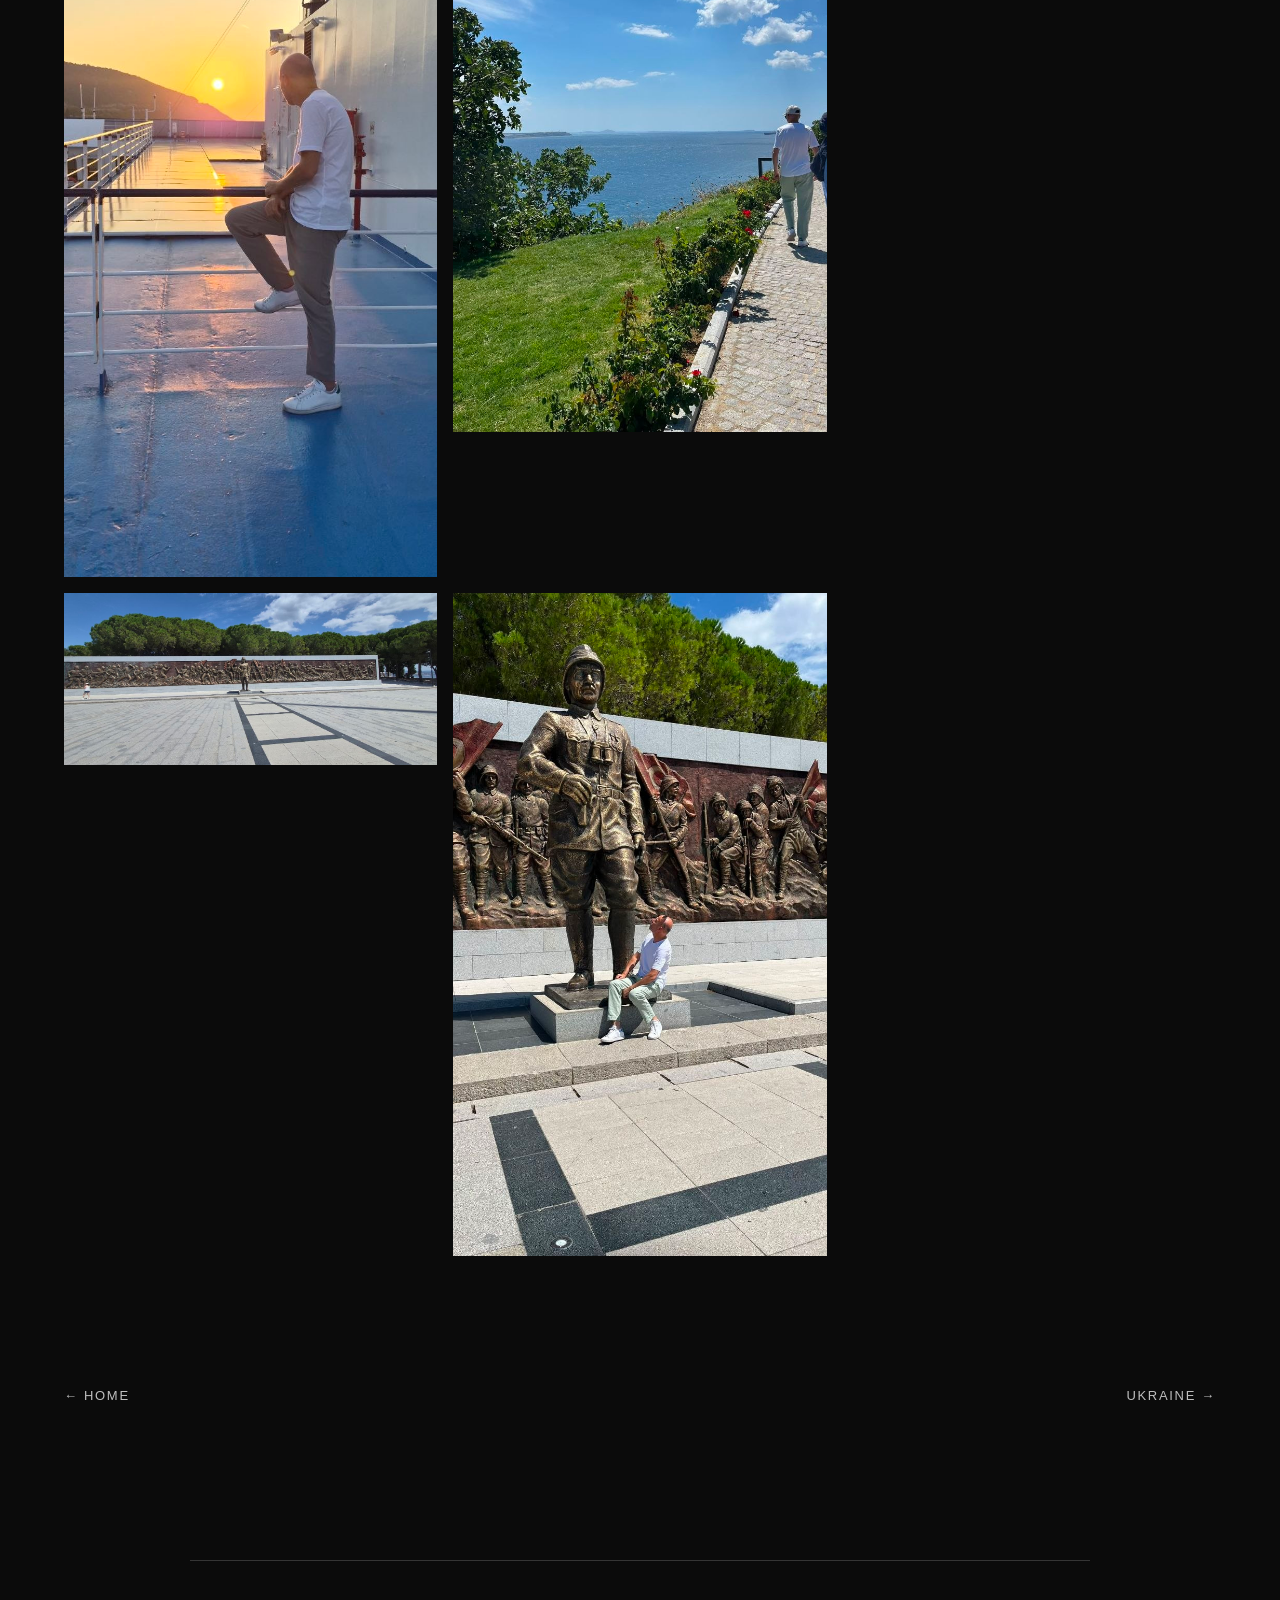
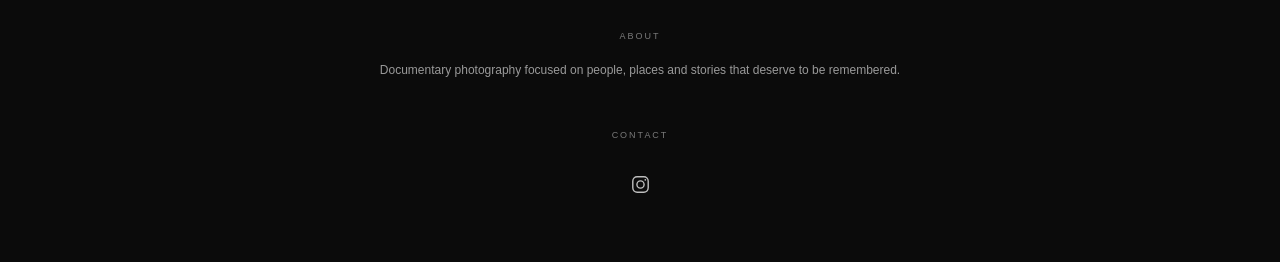
==== commit b925e252: "Add files via upload" ====
--- a/turkey.html
+++ b/turkey.html
@@ -1,45 +1,8 @@
-<!DOCTYPE html><html lang="en"><head>
-<meta charset="UTF-8"><meta name="viewport" content="width=device-width, initial-scale=1.0">
-<title>TURKEY — You Luka</title><link rel="stylesheet" href="style.css"></head><body>
-<header class="site-header">
-<a class="brand" href="index.html">You Luka</a>
-<nav>
-<a href="index.html">HOME</a>
-<a href="ukraine.html">UKRAINE</a>
-<a href="turkey.html">TURKEY</a>
-<a href="#about">ABOUT</a>
-<a href="#contact">CONTACT</a>
-</nav>
-</header>
-<section class="pro-series">
-<p class="pro-kicker">TURKEY</p>
-<h1>TURKEY</h1>
-<p class="pro-sub">Documentary / Personal</p>
-<p class="pro-description">Turkey is my second country. This collection is a personal look at a place deeply connected to my life, including moments shared with my husband, who supports me greatly in my work.</p>
-<p class="pro-count" data-count="turkey">Loading…</p>
-</section>
-<div class="pro-nav"><a href="index.html">← Home</a><a href="ukraine.html">Ukraine →</a></div>
-<div id="turkey-gallery" class="gallery"></div>
-<div class="pro-nav-bottom"><div class="pro-nav">
-<a href="index.html">← HOME</a><a href="ukraine.html">UKRAINE →</a>
-</div></div><footer class="site-footer">
-<section id="about" class="footer-section">
-  <p class="footer-label">ABOUT</p>
-  <p class="footer-text">Documentary photography focused on people, places and stories that deserve to be remembered.</p>
-</section>
-<section id="contact" class="footer-section footer-contact">
-  <p class="footer-label">CONTACT</p>
-  <a class="instagram-link" href="https://www.instagram.com/Yulia.1334/" target="_blank" rel="noopener" aria-label="Instagram">
-    <svg viewBox="0 0 24 24" aria-hidden="true">
-      <rect x="3.2" y="3.2" width="17.6" height="17.6" rx="5" fill="none" stroke="currentColor" stroke-width="1.6"/>
-      <circle cx="12" cy="12" r="4.1" fill="none" stroke="currentColor" stroke-width="1.6"/>
-      <circle cx="17.5" cy="6.7" r="1" fill="currentColor"/>
-    </svg>
-  </a>
-</section>
-</footer><div id="lightbox" class="lightbox">
-<button class="close" aria-label="Close">&times;</button>
-<button class="prev" aria-label="Previous">&#10094;</button>
-<img id="lightbox-img" alt="">
-<button class="next" aria-label="Next">&#10095;</button>
-</div><script src="script.js?v=pro2"></script></body></html>+<!doctype html><html lang="en"><head><meta charset="utf-8"><meta name="viewport" content="width=device-width,initial-scale=1"><title>You Luka — TURKEY</title><link rel="stylesheet" href="style.css"></head><body data-gallery="turkey">
+<header class="site-header"><a class="brand" href="index.html">You Luka</a><nav class="main-nav"><a href="index.html">HOME</a><a href="ukraine.html">UKRAINE</a><a href="turkey.html" class="active">TURKEY</a><a href="index.html#about">ABOUT</a><a href="index.html#contact">CONTACT</a></nav></header>
+<main><section class="gallery-intro"><h1>TURKEY</h1><p class="gallery-subtitle">Documentary Photography</p><p class="gallery-description">Turkey is my second country. This collection is a personal look at a place deeply connected to my life, including moments shared with my husband, who supports me greatly in my work.</p><p class="gallery-count"></p></section><section class="photo-grid"></section>
+<nav class="gallery-nav"><a href="index.html">← HOME</a><a href="ukraine.html">UKRAINE →</a></nav></main><footer class="site-footer">
+<section class="footer-section" id="about"><p class="footer-label">ABOUT</p><p class="footer-text">Documentary photography focused on people, places and stories that deserve to be remembered.</p></section>
+<section class="footer-section" id="contact"><p class="footer-label">CONTACT</p><a class="instagram-link" href="https://www.instagram.com/Yulia.1334/" target="_blank" rel="noopener" aria-label="Instagram"><svg viewBox="0 0 24 24"><rect x="3.2" y="3.2" width="17.6" height="17.6" rx="5" fill="none" stroke="currentColor" stroke-width="1.6"/><circle cx="12" cy="12" r="4.1" fill="none" stroke="currentColor" stroke-width="1.6"/><circle cx="17.5" cy="6.7" r="1" fill="currentColor"/></svg></a></section>
+</footer>
+<div class="lightbox" hidden><button class="lightbox-close" aria-label="Close">×</button><button class="lightbox-prev" aria-label="Previous">‹</button><figure><img class="lightbox-img" alt=""><figcaption class="lightbox-counter"></figcaption></figure><button class="lightbox-next" aria-label="Next">›</button></div><script src="script.js"></script></body></html>
--- a/style.css
+++ b/style.css
@@ -1,683 +1,7 @@
-*{margin:0;padding:0;box-sizing:border-box}
-html{scroll-behavior:smooth}
-body{background:#000;color:#fff;font-family:Arial,Helvetica,sans-serif}
-header{position:fixed;top:0;left:0;width:100%;height:68px;display:flex;align-items:center;justify-content:space-between;padding:0 24px;background:#000;border-bottom:1px solid #181818;z-index:1000}
-.logo{color:#fff;text-decoration:none;font-weight:700;letter-spacing:-1.5px;font-size:30px;line-height:1}
-nav{display:flex;gap:30px;align-items:center}
-nav a{color:#fff;text-decoration:none;font-size:15px;letter-spacing:0;text-transform:none;opacity:1}
-nav a:hover{opacity:.5}
-
-section{padding:75px 4%;background:#000}
-section>h2{text-align:center;font-size:24px;font-weight:300;letter-spacing:4px;text-transform:uppercase;margin-bottom:42px}
-.categories{max-width:1000px;margin:0 auto 110px;display:grid;grid-template-columns:repeat(2,minmax(0,1fr));gap:18px}
-.category{position:relative;aspect-ratio:16/9;overflow:hidden;background:#111;border:1px solid #222;text-decoration:none}
-.category img{width:100%;height:100%;object-fit:cover;display:block;transition:.7s}
-.category:hover img{transform:scale(1.03);opacity:.65}
-.category-overlay{position:absolute;left:0;right:0;bottom:0;padding:24px;background:linear-gradient(transparent,rgba(0,0,0,.9));color:#fff}
-.category-overlay h3{font-size:23px;font-weight:400;letter-spacing:3px;text-transform:uppercase;margin-bottom:5px}
-.category-overlay span{font-size:11px;letter-spacing:2px;text-transform:uppercase;opacity:.7}
-.portfolio-category{max-width:1600px;margin:0 auto 105px;scroll-margin-top:90px}
-.category-header{text-align:center;margin-bottom:30px}
-.category-header h2{font-size:24px;font-weight:300;letter-spacing:4px;text-transform:uppercase;margin-bottom:8px}
-.category-header p{font-size:11px;color:#888;letter-spacing:2px;text-transform:uppercase}
-.gallery{display:grid;grid-template-columns:repeat(4,minmax(0,1fr));gap:5px}
-.gallery img{width:100%;aspect-ratio:3/2;object-fit:cover;display:block;cursor:pointer;transition:opacity .25s}
-.gallery img:hover{opacity:.72;transform:scale(1.01)}
-#about{max-width:900px;margin:auto;text-align:center}
-#about p{max-width:700px;margin:auto;color:#aaa;font-size:15px;line-height:1.9}
-#contact{text-align:center;padding-bottom:150px}
-#contact a{color:#fff;font-size:28px}
-#back-to-top{position:fixed;right:28px;bottom:28px;width:58px;height:58px;display:flex;align-items:center;justify-content:center;background:rgba(0,0,0,.9);border:1px solid #555;color:#fff;text-decoration:none;font-size:34px;z-index:1500;transition:.25s}
-#back-to-top:hover{background:#fff;color:#000;border-color:#fff;transform:translateY(-4px)}
-.lightbox{position:fixed;inset:0;background:rgba(0,0,0,.98);display:flex;align-items:center;justify-content:center;opacity:0;visibility:hidden;transition:.25s;z-index:2000}
-.lightbox.show{opacity:1;visibility:visible}
-#lightbox-img{max-width:92%;max-height:90vh;object-fit:contain}
-.close{position:absolute;top:20px;right:30px;background:none;border:0;color:#fff;font-size:42px;cursor:pointer;z-index:5}
-.prev,.next{position:absolute;top:50%;transform:translateY(-50%);background:none;border:0;color:#fff;font-size:46px;padding:20px;cursor:pointer}
-.prev{left:15px}.next{right:15px}
-@media(max-width:768px){
-header{height:58px;padding:0 16px}
-.logo{font-size:27px}
-nav{gap:14px}
-nav a{font-size:12px}
-.hero{height:70vh;padding-top:58px}
-.hero img{height:calc(70vh - 58px);object-fit:contain}
-.categories{grid-template-columns:1fr;max-width:520px;gap:12px;margin-bottom:75px}
-.category{aspect-ratio:16/9}
-.category-overlay{padding:20px}
-.category-overlay h3{font-size:21px}
-section{padding:60px 16px}
-section>h2{font-size:21px;margin-bottom:35px}
-.gallery{grid-template-columns:repeat(2,minmax(0,1fr));gap:4px}
-.portfolio-category{margin-bottom:75px}
-.category-header{margin-bottom:25px}
-.category-header h2{font-size:22px}
-.prev,.next{font-size:30px;padding:10px}
-.close{right:18px;font-size:34px}
-#back-to-top{right:16px;bottom:16px;width:48px;height:48px;font-size:28px}
-}
-
-/* DEFINITIVE HERO — PC + MOBILE */
-.hero{
-  position:relative;
-  width:100%;
-  height:78vh;
-  min-height:520px;
-  margin:0;
-  padding:68px 0 0;
-  background:#000;
-  overflow:hidden;
-  display:block;
-}
-.hero-image{
-  display:block;
-  width:100%;
-  height:100%;
-  margin:0;
-  padding:0;
-  object-fit:cover;
-  object-position:center center;
-}
-.hero-fallback{
-  background-image:url("https://raw.githubusercontent.com/YouLuka/You/main/images/ukraine/hero.jpg");
-  background-size:cover;
-  background-position:center center;
-  background-repeat:no-repeat;
-}
-.hero-fallback .hero-image{display:none}
-
-@media(max-width:768px){
-  .hero{
-    height:70vh;
-    min-height:420px;
-    padding-top:58px;
-  }
-  .hero-image{
-    width:100%;
-    height:100%;
-    object-fit:cover;
-    object-position:center center;
-  }
-}
-
-/* Short documentary-series descriptions */
-.series-description{
-  max-width:720px;
-  margin:16px auto 0;
-  color:#aaa;
-  font-size:14px;
-  line-height:1.7;
-  letter-spacing:.15px;
-  text-transform:none;
-}
-@media(max-width:768px){
-  .series-description{
-    font-size:13px;
-    line-height:1.65;
-    padding:0 8px;
-  }
-}
-
-/* FINAL HERO ONLY — hero.png, never photo 1 */
-.hero img,
-.hero-image{
-  content:url("./images/ukraine/hero.png");
-}
-
-/* MOBILE PHOTO SWIPE — FINAL */
-@media (max-width:768px){
-  #lightbox .prev,
-  #lightbox .next{
-    display:none !important;
-  }
-
-  #lightbox,
-  #lightbox-img{
-    touch-action:none;
-  }
-
-  #lightbox-img{
-    user-select:none;
-    -webkit-user-select:none;
-    -webkit-user-drag:none;
-  }
-}
-
-
-/* MULTI-PAGE NAVIGATION */
-.site-nav{position:relative;z-index:20;display:flex;justify-content:center;align-items:center;gap:28px;padding:18px 20px;font-size:11px;letter-spacing:.16em}
-.site-nav a{color:inherit;text-decoration:none}
-.site-nav a:hover{opacity:.65}
-@media(max-width:768px){.site-nav{gap:14px;padding:14px 10px;font-size:9px;flex-wrap:wrap}}
-
-
-/* TRUE MULTI-PAGE LAYOUT */
-.series-page{
-  padding:105px 4% 80px;
-  max-width:1600px;
-  margin:0 auto;
-}
-.series-cover{
-  width:100%;
-  max-width:1200px;
-  margin:0 auto 45px;
-  max-height:65vh;
-  overflow:hidden;
-  background:#111;
-}
-.series-cover img{
-  display:block;
-  width:100%;
-  max-height:65vh;
-  object-fit:cover;
-  object-position:center;
-}
-.series-page .category-header{
-  margin-bottom:30px;
-}
-@media(max-width:768px){
-  .series-page{padding:90px 16px 55px}
-  .series-cover{max-height:45vh;margin-bottom:30px}
-  .series-cover img{max-height:45vh}
-}
-
-
-/* FINAL COVER POSITION — CENTERED */
-.series-cover{
-  width:100%;
-  max-width:none;
-  display:flex;
-  justify-content:center;
-  align-items:center;
-  margin:0 auto 45px;
-  overflow:hidden;
-  background:#111;
-}
-
-.series-cover img{
-  display:block;
-  width:auto;
-  max-width:100%;
-  height:auto;
-  max-height:65vh;
-  margin:0 auto;
-  object-fit:contain;
-  object-position:center center;
-}
-
-/* BACK TO TOP — always clickable */
-#back-to-top{
-  position:fixed;
-  right:28px;
-  bottom:28px;
-  z-index:9999;
-  width:50px;
-  height:50px;
-  display:flex;
-  align-items:center;
-  justify-content:center;
-  box-sizing:border-box;
-  color:#fff;
-  background:rgba(0,0,0,.72);
-  border:1px solid rgba(255,255,255,.35);
-  text-decoration:none;
-  font-size:28px;
-  line-height:1;
-  cursor:pointer;
-}
-
-#back-to-top:hover{
-  background:rgba(255,255,255,.12);
-}
-
-@media(max-width:768px){
-  .series-cover{
-    margin-bottom:30px;
-  }
-  .series-cover img{
-    max-height:45vh;
-    width:auto;
-    max-width:100%;
-  }
-  #back-to-top{
-    right:16px;
-    bottom:16px;
-    width:46px;
-    height:46px;
-  }
-}
-
-/* YOU LUKA PRO — gallery selector and automatic counters */
-.pro-header{max-width:1250px;margin:0 auto;padding:80px 5% 35px}
-.pro-kicker{font-size:10px;letter-spacing:.2em;text-transform:uppercase;opacity:.55;margin:0 0 12px}
-.pro-title{font-size:clamp(32px,5vw,58px);font-weight:400;margin:0}
-.gallery-list{max-width:1250px;margin:20px auto 100px;padding:0 5%}
-.gallery-link{display:grid;grid-template-columns:70px 1fr auto;gap:25px;align-items:center;padding:28px 0;border-top:1px solid rgba(127,127,127,.28);color:inherit;text-decoration:none}
-.gallery-link:last-child{border-bottom:1px solid rgba(127,127,127,.28)}
-.gallery-link:hover{opacity:.6}
-.gallery-no{font-size:10px;opacity:.5;letter-spacing:.12em}
-.gallery-name{font-size:clamp(24px,3vw,40px);font-weight:400}
-.gallery-type{font-size:9px;letter-spacing:.14em;text-transform:uppercase;opacity:.5}
-.pro-series{max-width:1250px;margin:0 auto;padding:80px 5% 25px}
-.pro-series h2{font-size:clamp(32px,5vw,58px);font-weight:400;margin:0}
-.pro-sub{font-size:10px;letter-spacing:.15em;text-transform:uppercase;opacity:.55;margin-top:10px}
-.pro-count{font-size:10px;letter-spacing:.12em;opacity:.55;margin-top:16px}
-.pro-nav{max-width:1250px;margin:0 auto;padding:0 5% 35px;display:flex;justify-content:space-between}
-.pro-nav a{color:inherit;text-decoration:none;font-size:10px;letter-spacing:.13em;text-transform:uppercase}
-#lightbox-counter{position:absolute;left:50%;bottom:22px;transform:translateX(-50%);color:#fff;font-size:10px;letter-spacing:.15em;z-index:20}
-@media(max-width:768px){
- .pro-header{padding:55px 5% 25px}
- .gallery-list{margin-bottom:65px}
- .gallery-link{grid-template-columns:35px 1fr;gap:12px;padding:22px 0}
- .gallery-type{grid-column:2}
- .pro-series{padding:55px 5% 20px}
- .pro-nav{padding-bottom:28px}
- #lightbox .prev,#lightbox .next{display:none!important}
-}
-
-/* HOME COVER SELECTOR */
-.gallery-cards{display:grid;grid-template-columns:repeat(2,minmax(0,1fr));gap:28px}
-.gallery-card{display:block;overflow:hidden;color:inherit;text-decoration:none;background:#111}
-.gallery-card img{display:block;width:100%;height:auto;aspect-ratio:auto;object-fit:contain;object-position:center;background:#000;transition:opacity .4s ease}
-.gallery-card:hover img{opacity:.82}
-.gallery-card-info{display:grid;grid-template-columns:45px 1fr auto;align-items:center;gap:14px;padding:16px 4px 0}
-.gallery-card .gallery-name{font-size:clamp(22px,3vw,36px)}
-.gallery-card .gallery-type{font-size:9px;letter-spacing:.14em;text-transform:uppercase;opacity:.5}
-.instagram-link{display:inline-flex;align-items:center;justify-content:center;width:42px;height:42px;border:1px solid rgba(255,255,255,.35);border-radius:50%;color:inherit!important;text-decoration:none!important;font-size:30px;line-height:1}
-.instagram-link:hover{opacity:.6;transform:scale(1.05)}
-@media(max-width:768px){.gallery-cards{grid-template-columns:1fr;gap:38px}.gallery-card-info{grid-template-columns:35px 1fr}.gallery-card .gallery-type{grid-column:2}}
-
-/* FINAL COVER FIX — never stretch or crop the original cover */
-.gallery-cards .gallery-card{
-  overflow:hidden;
-}
-.gallery-cards .gallery-card img{
-  width:100%;
-  height:auto;
-  max-height:none;
-  aspect-ratio:auto !important;
-  object-fit:contain !important;
-  object-position:center center;
-  display:block;
-}
-@media (min-width:769px){
-  .gallery-cards{
-    align-items:start;
-  }
-}
-@media (max-width:768px){
-  .gallery-cards .gallery-card img{
-    width:100%;
-    height:auto;
-    aspect-ratio:auto !important;
-    object-fit:contain !important;
-  }
-}
-
-/* Lightbox touch behavior: swipe without accidental browser gestures */
-#lightbox{
-  touch-action:pan-y;
-  -ms-touch-action:pan-y;
-}
-#lightbox-img{
-  touch-action:none;
-  -ms-touch-action:none;
-  user-select:none;
-  -webkit-user-drag:none;
-}
-
-/* FINAL COVER LAYOUT — both covers have exactly the same dimensions */
-.gallery-cards{
-  display:grid;
-  grid-template-columns:repeat(2,minmax(0,1fr));
-  gap:28px;
-  align-items:start;
-}
-.gallery-cards .gallery-card{
-  width:100%;
-  overflow:hidden;
-}
-.gallery-cards .gallery-card img{
-  display:block;
-  width:100%;
-  height:clamp(220px, 30vw, 430px);
-  aspect-ratio:auto !important;
-  object-fit:cover !important;
-  object-position:center center;
-  background:#000;
-  transition:opacity .4s ease;
-}
-.gallery-cards .gallery-card:hover img{
-  transform:none !important;
-  opacity:.82;
-}
-@media(max-width:768px){
-  .gallery-cards{
-    grid-template-columns:1fr;
-    gap:38px;
-  }
-  .gallery-cards .gallery-card img{
-    width:100%;
-    height:clamp(210px, 58vw, 330px);
-    object-fit:cover !important;
-    object-position:center center;
-  }
-}
-
-/* MOBILE GALLERY NAV — Home left, next gallery right */
-@media(max-width:768px){
-  .pro-nav{
-    width:100%;
-    box-sizing:border-box;
-    padding-left:5%;
-    padding-right:5%;
-    display:flex;
-    align-items:center;
-    justify-content:space-between;
-    gap:0;
-  }
-  .pro-nav a{
-    display:block;
-    max-width:46%;
-  }
-  .pro-nav a:first-child{text-align:left;}
-  .pro-nav a:last-child{text-align:right;}
-}
-
-/* ABOUT / CONTACT — clean editorial footer */
-.site-footer{
-  max-width:1100px;
-  margin:120px auto 0;
-  padding:70px 5% 55px;
-  display:grid;
-  grid-template-columns:minmax(0,1.5fr) minmax(180px,.7fr);
-  column-gap:120px;
-  border-top:1px solid rgba(127,127,127,.22);
-}
-.footer-section{min-width:0}
-.footer-label{
-  margin:0 0 18px;
-  font-size:9px;
-  letter-spacing:.2em;
-  text-transform:uppercase;
-  opacity:.5;
-}
-.footer-text{
-  max-width:560px;
-  margin:0;
-  font-size:12px;
-  line-height:1.9;
-  opacity:.72;
-}
-.footer-contact{
-  display:flex;
-  flex-direction:column;
-  align-items:flex-start;
-}
-.instagram-link{
-  width:auto!important;
-  height:auto!important;
-  border:0!important;
-  border-radius:0!important;
-  display:inline-flex!important;
-  align-items:center;
-  gap:10px;
-  color:inherit!important;
-  text-decoration:none!important;
-  font-size:10px;
-  letter-spacing:.1em;
-  transition:opacity .2s ease;
-}
-.instagram-link svg{
-  width:23px;
-  height:23px;
-  display:block;
-}
-.instagram-link:hover{
-  opacity:.55;
-  transform:none!important;
-}
-@media(max-width:768px){
-  .site-footer{
-    margin-top:85px;
-    padding:50px 5% 40px;
-    grid-template-columns:1fr;
-    row-gap:42px;
-  }
-  .footer-text{max-width:100%}
-}
-
-/* =========================================================
-   YOU LUKA — FINAL UNIFIED RESPONSIVE OVERRIDES
-   Designed for desktop + Android + iOS + major browsers
-   ========================================================= */
-
-/* HOME COVERS: identical visual frame */
-.gallery-cards{
-  display:grid !important;
-  grid-template-columns:repeat(2,minmax(0,1fr)) !important;
-  gap:32px !important;
-  align-items:start;
-}
-.gallery-cards .gallery-card{
-  display:block;
-  width:100%;
-  min-width:0;
-  overflow:hidden;
-}
-.gallery-cards .gallery-card img{
-  display:block;
-  width:100% !important;
-  height:clamp(240px,31vw,430px) !important;
-  aspect-ratio:auto !important;
-  object-fit:cover !important;
-  object-position:center center !important;
-  background:#111;
-  transform:none !important;
-}
-.gallery-card-info{
-  min-height:58px;
-  padding-top:16px;
-}
-
-/* GALLERY SWITCHER: always separated left/right */
-.pro-nav{
-  width:100%;
-  max-width:1250px;
-  box-sizing:border-box;
-  margin:0 auto;
-  padding:0 5% 42px !important;
-  display:flex !important;
-  align-items:center;
-  justify-content:space-between !important;
-  gap:clamp(70px,18vw,260px) !important;
-}
-.pro-nav a{
-  flex:0 1 auto;
-  max-width:42%;
-  white-space:nowrap;
-}
-.pro-nav a:first-child{text-align:left;margin-right:auto}
-.pro-nav a:last-child{text-align:right;margin-left:auto}
-
-/* CLEAN ABOUT / CONTACT */
-.site-footer{
-  max-width:1100px !important;
-  margin:125px auto 0 !important;
-  padding:72px 5% 60px !important;
-  display:grid !important;
-  grid-template-columns:minmax(0,1fr) minmax(140px,.45fr) !important;
-  column-gap:clamp(60px,10vw,150px) !important;
-  row-gap:55px !important;
-  border-top:1px solid rgba(127,127,127,.22);
-}
-.footer-section{min-width:0}
-.footer-label{
-  margin:0 0 20px !important;
-  font-size:9px !important;
-  line-height:1.2;
-  letter-spacing:.22em !important;
-  text-transform:uppercase;
-  opacity:.48;
-}
-.footer-text{
-  max-width:560px;
-  margin:0 !important;
-  font-size:12px;
-  line-height:2 !important;
-  opacity:.7;
-}
-.footer-contact{
-  display:flex !important;
-  flex-direction:column;
-  align-items:flex-start !important;
-}
-.instagram-link{
-  width:30px !important;
-  height:30px !important;
-  display:inline-flex !important;
-  align-items:center;
-  justify-content:center;
-  border:0 !important;
-  padding:0 !important;
-  margin-top:2px;
-  color:inherit !important;
-  text-decoration:none !important;
-  opacity:.78;
-}
-.instagram-link svg{
-  width:23px !important;
-  height:23px !important;
-  display:block;
-}
-.instagram-link:hover{opacity:.5;transform:none!important}
-
-/* Avoid horizontal overflow on any device */
-html,body{max-width:100%;overflow-x:hidden}
-
-/* Android/iOS and narrow screens */
-@media (max-width:768px){
-  .gallery-cards{
-    grid-template-columns:1fr !important;
-    gap:42px !important;
-  }
-  .gallery-cards .gallery-card img{
-    width:100% !important;
-    height:clamp(220px,58vw,340px) !important;
-    object-fit:cover !important;
-  }
-  .gallery-card-info{
-    min-height:0;
-    padding-top:13px;
-  }
-
-  .pro-nav{
-    padding-left:6% !important;
-    padding-right:6% !important;
-    padding-bottom:34px !important;
-    gap:clamp(90px,26vw,180px) !important;
-  }
-  .pro-nav a{
-    max-width:38%;
-    font-size:9px;
-    letter-spacing:.1em;
-  }
-
-  .site-footer{
-    margin-top:90px !important;
-    padding:58px 6% 45px !important;
-    grid-template-columns:1fr !important;
-    row-gap:48px !important;
-  }
-  .footer-text{
-    max-width:100%;
-    line-height:1.9 !important;
-  }
-}
-
-/* Very small Android/iPhone screens */
-@media (max-width:390px){
-  .pro-nav{
-    padding-left:6% !important;
-    padding-right:6% !important;
-    gap:55px !important;
-  }
-  .pro-nav a{max-width:40%;font-size:8px}
-}
-
-/* Desktop: keep both cover cards equal */
-@media (min-width:769px){
-  .gallery-cards .gallery-card img{
-    height:clamp(260px,30vw,430px) !important;
-  }
-}
-
-/* FINAL TEXT + NAVIGATION */
-.pro-header,.pro-header .pro-kicker,.pro-title{text-align:center!important}
-.pro-series,.pro-series *{text-align:center!important}
-.pro-description{max-width:700px;margin:22px auto 0!important;font-size:12px;line-height:1.9;opacity:.68}
-.pro-nav a{font-size:11px!important;letter-spacing:.12em;padding:10px 0}
-.pro-nav-bottom{max-width:1250px;margin:0 auto;padding:45px 5% 70px}
-.pro-nav-bottom .pro-nav{padding:0!important}
-@media(max-width:768px){
-.pro-description{max-width:92%;font-size:11px;line-height:1.85}
-.pro-nav{padding-left:6%!important;padding-right:6%!important;gap:clamp(100px,30vw,190px)!important}
-.pro-nav a{font-size:10px!important;padding:12px 0}
-.pro-nav-bottom{padding:35px 6% 55px}
-}
-
-/* LAST FINAL POLISH */
-.brand{color:#fff!important;text-decoration:none!important;font-weight:700;font-size:30px;letter-spacing:-1.5px;line-height:1}
-.brand:hover{opacity:1!important}
-.pro-series .pro-kicker{display:none!important}
-.pro-series h1{margin-top:0!important}
-.pro-nav a{font-size:13px!important;letter-spacing:.12em!important;font-weight:500}
-.pro-nav-bottom{padding-top:75px!important;margin-top:25px!important}
-.site-footer{align-items:start!important}
-.footer-section{display:flex!important;flex-direction:column!important;align-items:flex-start!important}
-.footer-label{margin-bottom:22px!important}
-.footer-text{margin-top:0!important}
-.instagram-link{margin-top:12px!important}
-@media(max-width:768px){
- .brand{font-size:24px}
- .pro-nav a{font-size:12px!important}
- .pro-nav-bottom{padding-top:90px!important;margin-top:30px!important}
- .site-footer{row-gap:52px!important}
- .footer-section{align-items:flex-start!important}
- .instagram-link{margin-top:16px!important}
-}
-
-/* FINAL LAST FIX — ABOUT / CONTACT centered and stacked */
-.site-footer{
-  display:flex !important;
-  flex-direction:column !important;
-  align-items:center !important;
-  justify-content:center !important;
-  text-align:center !important;
-  gap:48px !important;
-  max-width:900px !important;
-  margin-left:auto !important;
-  margin-right:auto !important;
-}
-.site-footer .footer-section,
-.site-footer .footer-contact{
-  width:100% !important;
-  display:flex !important;
-  flex-direction:column !important;
-  align-items:center !important;
-  text-align:center !important;
-}
-.site-footer .footer-label,
-.site-footer .footer-text{
-  text-align:center !important;
-  margin-left:auto !important;
-  margin-right:auto !important;
-}
-.site-footer .footer-text{
-  max-width:650px !important;
-}
-.site-footer .instagram-link{
-  margin-left:auto !important;
-  margin-right:auto !important;
-  margin-top:16px !important;
-}
+*{box-sizing:border-box}html,body{margin:0;background:#0b0b0b;color:#f1f1f1;font-family:Arial,Helvetica,sans-serif;overflow-x:hidden}a{color:inherit;text-decoration:none}.site-header{padding:26px 5vw;display:flex;justify-content:space-between;align-items:center;gap:30px}.brand{font-size:18px;letter-spacing:.04em}.main-nav{display:flex;gap:26px;flex-wrap:wrap;justify-content:flex-end}.main-nav a{font-size:9px;letter-spacing:.16em;opacity:.62}.main-nav a.active,.main-nav a:hover{opacity:1}
+.hero{padding:0 5vw;display:flex;justify-content:center}.hero img{display:block;width:100%;height:auto;max-height:78vh;object-fit:contain}.home-intro{text-align:center;padding:105px 5vw 45px}.eyebrow,.gallery-subtitle,.footer-label{font-size:9px;letter-spacing:.22em;text-transform:uppercase;opacity:.48}.home-intro h1,.gallery-intro h1{margin:15px 0 0;font-size:clamp(28px,4vw,48px);font-weight:400;letter-spacing:.05em}
+.gallery-cards{width:90%;max-width:1280px;margin:auto;display:grid;grid-template-columns:repeat(2,minmax(0,1fr));gap:32px}.cover-frame{width:100%;height:clamp(260px,30vw,430px);overflow:hidden;background:#151515}.cover-frame img{width:100%;height:100%;display:block;object-fit:cover;object-position:center}.card-caption{text-align:center;padding:15px 0;font-size:11px;letter-spacing:.16em}
+.gallery-intro{text-align:center;padding:78px 5vw 55px}.gallery-description{max-width:680px;margin:22px auto 0;font-size:12px;line-height:1.9;opacity:.58}.gallery-count{font-size:9px;letter-spacing:.16em;opacity:.48}.photo-grid{width:90%;max-width:1280px;margin:auto;display:grid;grid-template-columns:repeat(3,minmax(0,1fr));gap:16px}.photo-grid img{width:100%;display:block;cursor:pointer}.gallery-nav{width:90%;max-width:1280px;margin:0 auto;padding:120px 0 35px;display:flex;justify-content:space-between;gap:140px}.gallery-nav a{font-size:13px;letter-spacing:.13em;opacity:.78;padding:12px 0}
+.site-footer{width:90%;max-width:900px;margin:110px auto 0;padding:70px 20px 65px;border-top:1px solid rgba(241,241,241,.18);display:flex;flex-direction:column;align-items:center;text-align:center;gap:48px}.footer-section{width:100%;display:flex;flex-direction:column;align-items:center;text-align:center}.footer-label{margin:0 0 18px}.footer-text{max-width:650px;margin:0;font-size:12px;line-height:1.9;opacity:.62}.instagram-link{width:25px;height:25px;margin-top:14px;display:flex;align-items:center;justify-content:center;opacity:.78}.instagram-link svg{width:21px;height:21px}
+.lightbox{position:fixed;inset:0;z-index:10;background:rgba(0,0,0,.96);display:flex;align-items:center;justify-content:center;padding:50px;touch-action:none}.lightbox[hidden]{display:none}.lightbox figure{margin:0;display:flex;flex-direction:column;align-items:center}.lightbox-img{max-width:90vw;max-height:82vh;object-fit:contain;user-select:none;-webkit-user-drag:none}.lightbox-counter{font-size:9px;letter-spacing:.15em;opacity:.6;margin-top:14px}.lightbox button{position:absolute;background:none;border:0;color:#fff;cursor:pointer}.lightbox-close{top:15px;right:22px;font-size:34px}.lightbox-prev,.lightbox-next{top:50%;font-size:55px;transform:translateY(-50%)}.lightbox-prev{left:20px}.lightbox-next{right:20px}
+@media(max-width:768px){.site-header{padding:20px 6vw;flex-direction:column;gap:18px}.main-nav{justify-content:center;gap:17px}.main-nav a{font-size:8px}.hero{padding:0 6vw}.home-intro{padding:75px 6vw 38px}.gallery-cards{width:88%;grid-template-columns:1fr;gap:42px}.cover-frame{height:58vw;max-height:340px}.gallery-intro{padding:60px 6vw 45px}.gallery-description{max-width:92%;font-size:11px}.photo-grid{width:88%;grid-template-columns:repeat(2,minmax(0,1fr));gap:10px}.gallery-nav{width:88%;padding:130px 0 30px;gap:90px}.gallery-nav a{font-size:12px}.site-footer{width:88%;margin-top:100px;padding:60px 15px 45px;gap:48px}.lightbox{padding:25px}.lightbox-prev,.lightbox-next{display:none}}@media(max-width:390px){.main-nav{gap:12px}.gallery-nav{gap:55px}.gallery-nav a{font-size:11px}}
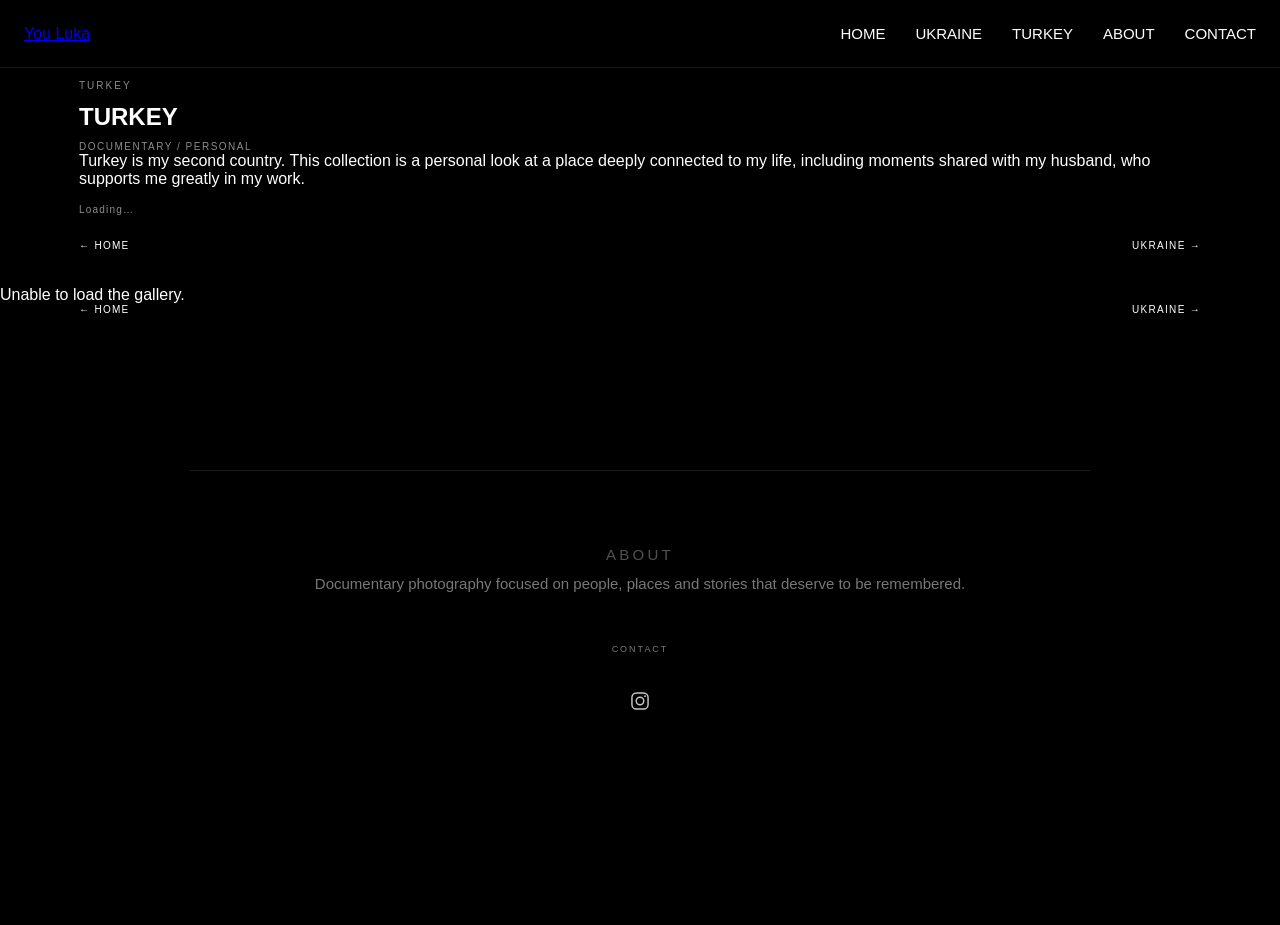
==== commit 0b8f0807: "Add files via upload" ====
--- a/turkey.html
+++ b/turkey.html
@@ -1,8 +1,45 @@
-<!doctype html><html lang="en"><head><meta charset="utf-8"><meta name="viewport" content="width=device-width,initial-scale=1"><title>You Luka — TURKEY</title><link rel="stylesheet" href="style.css"></head><body data-gallery="turkey">
-<header class="site-header"><a class="brand" href="index.html">You Luka</a><nav class="main-nav"><a href="index.html">HOME</a><a href="ukraine.html">UKRAINE</a><a href="turkey.html" class="active">TURKEY</a><a href="index.html#about">ABOUT</a><a href="index.html#contact">CONTACT</a></nav></header>
-<main><section class="gallery-intro"><h1>TURKEY</h1><p class="gallery-subtitle">Documentary Photography</p><p class="gallery-description">Turkey is my second country. This collection is a personal look at a place deeply connected to my life, including moments shared with my husband, who supports me greatly in my work.</p><p class="gallery-count"></p></section><section class="photo-grid"></section>
-<nav class="gallery-nav"><a href="index.html">← HOME</a><a href="ukraine.html">UKRAINE →</a></nav></main><footer class="site-footer">
-<section class="footer-section" id="about"><p class="footer-label">ABOUT</p><p class="footer-text">Documentary photography focused on people, places and stories that deserve to be remembered.</p></section>
-<section class="footer-section" id="contact"><p class="footer-label">CONTACT</p><a class="instagram-link" href="https://www.instagram.com/Yulia.1334/" target="_blank" rel="noopener" aria-label="Instagram"><svg viewBox="0 0 24 24"><rect x="3.2" y="3.2" width="17.6" height="17.6" rx="5" fill="none" stroke="currentColor" stroke-width="1.6"/><circle cx="12" cy="12" r="4.1" fill="none" stroke="currentColor" stroke-width="1.6"/><circle cx="17.5" cy="6.7" r="1" fill="currentColor"/></svg></a></section>
-</footer>
-<div class="lightbox" hidden><button class="lightbox-close" aria-label="Close">×</button><button class="lightbox-prev" aria-label="Previous">‹</button><figure><img class="lightbox-img" alt=""><figcaption class="lightbox-counter"></figcaption></figure><button class="lightbox-next" aria-label="Next">›</button></div><script src="script.js"></script></body></html>+<!DOCTYPE html><html lang="en"><head>
+<meta charset="UTF-8"><meta name="viewport" content="width=device-width, initial-scale=1.0">
+<title>TURKEY — You Luka</title><link rel="stylesheet" href="style.css"></head><body>
+<header class="site-header">
+<a class="brand" href="index.html">You Luka</a>
+<nav>
+<a href="index.html">HOME</a>
+<a href="ukraine.html">UKRAINE</a>
+<a href="turkey.html">TURKEY</a>
+<a href="#about">ABOUT</a>
+<a href="#contact">CONTACT</a>
+</nav>
+</header>
+<section class="pro-series">
+<p class="pro-kicker">TURKEY</p>
+<h1>TURKEY</h1>
+<p class="pro-sub">Documentary / Personal</p>
+<p class="pro-description">Turkey is my second country. This collection is a personal look at a place deeply connected to my life, including moments shared with my husband, who supports me greatly in my work.</p>
+<p class="pro-count" data-count="turkey">Loading…</p>
+</section>
+<div class="pro-nav"><a href="index.html">← Home</a><a href="ukraine.html">Ukraine →</a></div>
+<div id="turkey-gallery" class="gallery"></div>
+<div class="pro-nav-bottom"><div class="pro-nav">
+<a href="index.html">← HOME</a><a href="ukraine.html">UKRAINE →</a>
+</div></div><footer class="site-footer">
+<section id="about" class="footer-section">
+  <p class="footer-label">ABOUT</p>
+  <p class="footer-text">Documentary photography focused on people, places and stories that deserve to be remembered.</p>
+</section>
+<section id="contact" class="footer-section footer-contact">
+  <p class="footer-label">CONTACT</p>
+  <a class="instagram-link" href="https://www.instagram.com/Yulia.1334/" target="_blank" rel="noopener" aria-label="Instagram">
+    <svg viewBox="0 0 24 24" aria-hidden="true">
+      <rect x="3.2" y="3.2" width="17.6" height="17.6" rx="5" fill="none" stroke="currentColor" stroke-width="1.6"/>
+      <circle cx="12" cy="12" r="4.1" fill="none" stroke="currentColor" stroke-width="1.6"/>
+      <circle cx="17.5" cy="6.7" r="1" fill="currentColor"/>
+    </svg>
+  </a>
+</section>
+</footer><div id="lightbox" class="lightbox">
+<button class="close" aria-label="Close">&times;</button>
+<button class="prev" aria-label="Previous">&#10094;</button>
+<img id="lightbox-img" alt="">
+<button class="next" aria-label="Next">&#10095;</button>
+</div><script src="script.js?v=pro2"></script></body></html>
--- a/style.css
+++ b/style.css
@@ -1,7 +1,440 @@
-*{box-sizing:border-box}html,body{margin:0;background:#0b0b0b;color:#f1f1f1;font-family:Arial,Helvetica,sans-serif;overflow-x:hidden}a{color:inherit;text-decoration:none}.site-header{padding:26px 5vw;display:flex;justify-content:space-between;align-items:center;gap:30px}.brand{font-size:18px;letter-spacing:.04em}.main-nav{display:flex;gap:26px;flex-wrap:wrap;justify-content:flex-end}.main-nav a{font-size:9px;letter-spacing:.16em;opacity:.62}.main-nav a.active,.main-nav a:hover{opacity:1}
-.hero{padding:0 5vw;display:flex;justify-content:center}.hero img{display:block;width:100%;height:auto;max-height:78vh;object-fit:contain}.home-intro{text-align:center;padding:105px 5vw 45px}.eyebrow,.gallery-subtitle,.footer-label{font-size:9px;letter-spacing:.22em;text-transform:uppercase;opacity:.48}.home-intro h1,.gallery-intro h1{margin:15px 0 0;font-size:clamp(28px,4vw,48px);font-weight:400;letter-spacing:.05em}
-.gallery-cards{width:90%;max-width:1280px;margin:auto;display:grid;grid-template-columns:repeat(2,minmax(0,1fr));gap:32px}.cover-frame{width:100%;height:clamp(260px,30vw,430px);overflow:hidden;background:#151515}.cover-frame img{width:100%;height:100%;display:block;object-fit:cover;object-position:center}.card-caption{text-align:center;padding:15px 0;font-size:11px;letter-spacing:.16em}
-.gallery-intro{text-align:center;padding:78px 5vw 55px}.gallery-description{max-width:680px;margin:22px auto 0;font-size:12px;line-height:1.9;opacity:.58}.gallery-count{font-size:9px;letter-spacing:.16em;opacity:.48}.photo-grid{width:90%;max-width:1280px;margin:auto;display:grid;grid-template-columns:repeat(3,minmax(0,1fr));gap:16px}.photo-grid img{width:100%;display:block;cursor:pointer}.gallery-nav{width:90%;max-width:1280px;margin:0 auto;padding:120px 0 35px;display:flex;justify-content:space-between;gap:140px}.gallery-nav a{font-size:13px;letter-spacing:.13em;opacity:.78;padding:12px 0}
-.site-footer{width:90%;max-width:900px;margin:110px auto 0;padding:70px 20px 65px;border-top:1px solid rgba(241,241,241,.18);display:flex;flex-direction:column;align-items:center;text-align:center;gap:48px}.footer-section{width:100%;display:flex;flex-direction:column;align-items:center;text-align:center}.footer-label{margin:0 0 18px}.footer-text{max-width:650px;margin:0;font-size:12px;line-height:1.9;opacity:.62}.instagram-link{width:25px;height:25px;margin-top:14px;display:flex;align-items:center;justify-content:center;opacity:.78}.instagram-link svg{width:21px;height:21px}
-.lightbox{position:fixed;inset:0;z-index:10;background:rgba(0,0,0,.96);display:flex;align-items:center;justify-content:center;padding:50px;touch-action:none}.lightbox[hidden]{display:none}.lightbox figure{margin:0;display:flex;flex-direction:column;align-items:center}.lightbox-img{max-width:90vw;max-height:82vh;object-fit:contain;user-select:none;-webkit-user-drag:none}.lightbox-counter{font-size:9px;letter-spacing:.15em;opacity:.6;margin-top:14px}.lightbox button{position:absolute;background:none;border:0;color:#fff;cursor:pointer}.lightbox-close{top:15px;right:22px;font-size:34px}.lightbox-prev,.lightbox-next{top:50%;font-size:55px;transform:translateY(-50%)}.lightbox-prev{left:20px}.lightbox-next{right:20px}
-@media(max-width:768px){.site-header{padding:20px 6vw;flex-direction:column;gap:18px}.main-nav{justify-content:center;gap:17px}.main-nav a{font-size:8px}.hero{padding:0 6vw}.home-intro{padding:75px 6vw 38px}.gallery-cards{width:88%;grid-template-columns:1fr;gap:42px}.cover-frame{height:58vw;max-height:340px}.gallery-intro{padding:60px 6vw 45px}.gallery-description{max-width:92%;font-size:11px}.photo-grid{width:88%;grid-template-columns:repeat(2,minmax(0,1fr));gap:10px}.gallery-nav{width:88%;padding:130px 0 30px;gap:90px}.gallery-nav a{font-size:12px}.site-footer{width:88%;margin-top:100px;padding:60px 15px 45px;gap:48px}.lightbox{padding:25px}.lightbox-prev,.lightbox-next{display:none}}@media(max-width:390px){.main-nav{gap:12px}.gallery-nav{gap:55px}.gallery-nav a{font-size:11px}}
+*{margin:0;padding:0;box-sizing:border-box}
+html{scroll-behavior:smooth}
+body{background:#000;color:#fff;font-family:Arial,Helvetica,sans-serif}
+header{position:fixed;top:0;left:0;width:100%;height:68px;display:flex;align-items:center;justify-content:space-between;padding:0 24px;background:#000;border-bottom:1px solid #181818;z-index:1000}
+.logo{color:#fff;text-decoration:none;font-weight:700;letter-spacing:-1.5px;font-size:30px;line-height:1}
+nav{display:flex;gap:30px;align-items:center}
+nav a{color:#fff;text-decoration:none;font-size:15px;letter-spacing:0;text-transform:none;opacity:1}
+nav a:hover{opacity:.5}
+
+section{padding:75px 4%;background:#000}
+section>h2{text-align:center;font-size:24px;font-weight:300;letter-spacing:4px;text-transform:uppercase;margin-bottom:42px}
+.categories{max-width:1000px;margin:0 auto 110px;display:grid;grid-template-columns:repeat(2,minmax(0,1fr));gap:18px}
+.category{position:relative;aspect-ratio:16/9;overflow:hidden;background:#111;border:1px solid #222;text-decoration:none}
+.category img{width:100%;height:100%;object-fit:cover;display:block;transition:.7s}
+.category:hover img{transform:scale(1.03);opacity:.65}
+.category-overlay{position:absolute;left:0;right:0;bottom:0;padding:24px;background:linear-gradient(transparent,rgba(0,0,0,.9));color:#fff}
+.category-overlay h3{font-size:23px;font-weight:400;letter-spacing:3px;text-transform:uppercase;margin-bottom:5px}
+.category-overlay span{font-size:11px;letter-spacing:2px;text-transform:uppercase;opacity:.7}
+.portfolio-category{max-width:1600px;margin:0 auto 105px;scroll-margin-top:90px}
+.category-header{text-align:center;margin-bottom:30px}
+.category-header h2{font-size:24px;font-weight:300;letter-spacing:4px;text-transform:uppercase;margin-bottom:8px}
+.category-header p{font-size:11px;color:#888;letter-spacing:2px;text-transform:uppercase}
+.gallery{display:grid;grid-template-columns:repeat(4,minmax(0,1fr));gap:5px}
+.gallery img{width:100%;aspect-ratio:3/2;object-fit:cover;display:block;cursor:pointer;transition:opacity .25s}
+.gallery img:hover{opacity:.72;transform:scale(1.01)}
+#about{max-width:900px;margin:auto;text-align:center}
+#about p{max-width:700px;margin:auto;color:#aaa;font-size:15px;line-height:1.9}
+#contact{text-align:center;padding-bottom:150px}
+#contact a{color:#fff;font-size:28px}
+#back-to-top{position:fixed;right:28px;bottom:28px;width:58px;height:58px;display:flex;align-items:center;justify-content:center;background:rgba(0,0,0,.9);border:1px solid #555;color:#fff;text-decoration:none;font-size:34px;z-index:1500;transition:.25s}
+#back-to-top:hover{background:#fff;color:#000;border-color:#fff;transform:translateY(-4px)}
+.lightbox{position:fixed;inset:0;background:rgba(0,0,0,.98);display:flex;align-items:center;justify-content:center;opacity:0;visibility:hidden;transition:.25s;z-index:2000}
+.lightbox.show{opacity:1;visibility:visible}
+#lightbox-img{max-width:92%;max-height:90vh;object-fit:contain}
+.close{position:absolute;top:20px;right:30px;background:none;border:0;color:#fff;font-size:42px;cursor:pointer;z-index:5}
+.prev,.next{position:absolute;top:50%;transform:translateY(-50%);background:none;border:0;color:#fff;font-size:46px;padding:20px;cursor:pointer}
+.prev{left:15px}.next{right:15px}
+@media(max-width:768px){
+header{height:58px;padding:0 16px}
+.logo{font-size:27px}
+nav{gap:14px}
+nav a{font-size:12px}
+.hero{height:70vh;padding-top:58px}
+.hero img{height:calc(70vh - 58px);object-fit:contain}
+.categories{grid-template-columns:1fr;max-width:520px;gap:12px;margin-bottom:75px}
+.category{aspect-ratio:16/9}
+.category-overlay{padding:20px}
+.category-overlay h3{font-size:21px}
+section{padding:60px 16px}
+section>h2{font-size:21px;margin-bottom:35px}
+.gallery{grid-template-columns:repeat(2,minmax(0,1fr));gap:4px}
+.portfolio-category{margin-bottom:75px}
+.category-header{margin-bottom:25px}
+.category-header h2{font-size:22px}
+.prev,.next{font-size:30px;padding:10px}
+.close{right:18px;font-size:34px}
+#back-to-top{right:16px;bottom:16px;width:48px;height:48px;font-size:28px}
+}
+
+/* DEFINITIVE HERO — PC + MOBILE */
+.hero{
+  position:relative;
+  width:100%;
+  height:78vh;
+  min-height:520px;
+  margin:0;
+  padding:68px 0 0;
+  background:#000;
+  overflow:hidden;
+  display:block;
+}
+.hero-image{
+  display:block;
+  width:100%;
+  height:100%;
+  margin:0;
+  padding:0;
+  object-fit:cover;
+  object-position:center center;
+}
+.hero-fallback{
+  background-image:url("https://raw.githubusercontent.com/YouLuka/You/main/images/ukraine/hero.jpg");
+  background-size:cover;
+  background-position:center center;
+  background-repeat:no-repeat;
+}
+.hero-fallback .hero-image{display:none}
+
+@media(max-width:768px){
+  .hero{
+    height:70vh;
+    min-height:420px;
+    padding-top:58px;
+  }
+  .hero-image{
+    width:100%;
+    height:100%;
+    object-fit:cover;
+    object-position:center center;
+  }
+}
+
+/* Short documentary-series descriptions */
+.series-description{
+  max-width:720px;
+  margin:16px auto 0;
+  color:#aaa;
+  font-size:14px;
+  line-height:1.7;
+  letter-spacing:.15px;
+  text-transform:none;
+}
+@media(max-width:768px){
+  .series-description{
+    font-size:13px;
+    line-height:1.65;
+    padding:0 8px;
+  }
+}
+
+/* FINAL HERO ONLY — hero.png, never photo 1 */
+.hero img,
+.hero-image{
+  content:url("./images/ukraine/hero.png");
+}
+
+/* MOBILE PHOTO SWIPE — FINAL */
+@media (max-width:768px){
+  #lightbox .prev,
+  #lightbox .next{
+    display:none !important;
+  }
+
+  #lightbox,
+  #lightbox-img{
+    touch-action:none;
+  }
+
+  #lightbox-img{
+    user-select:none;
+    -webkit-user-select:none;
+    -webkit-user-drag:none;
+  }
+}
+
+
+/* MULTI-PAGE NAVIGATION */
+.site-nav{position:relative;z-index:20;display:flex;justify-content:center;align-items:center;gap:28px;padding:18px 20px;font-size:11px;letter-spacing:.16em}
+.site-nav a{color:inherit;text-decoration:none}
+.site-nav a:hover{opacity:.65}
+@media(max-width:768px){.site-nav{gap:14px;padding:14px 10px;font-size:9px;flex-wrap:wrap}}
+
+
+/* TRUE MULTI-PAGE LAYOUT */
+.series-page{
+  padding:105px 4% 80px;
+  max-width:1600px;
+  margin:0 auto;
+}
+.series-cover{
+  width:100%;
+  max-width:1200px;
+  margin:0 auto 45px;
+  max-height:65vh;
+  overflow:hidden;
+  background:#111;
+}
+.series-cover img{
+  display:block;
+  width:100%;
+  max-height:65vh;
+  object-fit:cover;
+  object-position:center;
+}
+.series-page .category-header{
+  margin-bottom:30px;
+}
+@media(max-width:768px){
+  .series-page{padding:90px 16px 55px}
+  .series-cover{max-height:45vh;margin-bottom:30px}
+  .series-cover img{max-height:45vh}
+}
+
+
+/* FINAL COVER POSITION — CENTERED */
+.series-cover{
+  width:100%;
+  max-width:none;
+  display:flex;
+  justify-content:center;
+  align-items:center;
+  margin:0 auto 45px;
+  overflow:hidden;
+  background:#111;
+}
+
+.series-cover img{
+  display:block;
+  width:auto;
+  max-width:100%;
+  height:auto;
+  max-height:65vh;
+  margin:0 auto;
+  object-fit:contain;
+  object-position:center center;
+}
+
+/* BACK TO TOP — always clickable */
+#back-to-top{
+  position:fixed;
+  right:28px;
+  bottom:28px;
+  z-index:9999;
+  width:50px;
+  height:50px;
+  display:flex;
+  align-items:center;
+  justify-content:center;
+  box-sizing:border-box;
+  color:#fff;
+  background:rgba(0,0,0,.72);
+  border:1px solid rgba(255,255,255,.35);
+  text-decoration:none;
+  font-size:28px;
+  line-height:1;
+  cursor:pointer;
+}
+
+#back-to-top:hover{
+  background:rgba(255,255,255,.12);
+}
+
+@media(max-width:768px){
+  .series-cover{
+    margin-bottom:30px;
+  }
+  .series-cover img{
+    max-height:45vh;
+    width:auto;
+    max-width:100%;
+  }
+  #back-to-top{
+    right:16px;
+    bottom:16px;
+    width:46px;
+    height:46px;
+  }
+}
+
+/* YOU LUKA PRO — gallery selector and automatic counters */
+.pro-header{max-width:1250px;margin:0 auto;padding:80px 5% 35px}
+.pro-kicker{font-size:10px;letter-spacing:.2em;text-transform:uppercase;opacity:.55;margin:0 0 12px}
+.pro-title{font-size:clamp(32px,5vw,58px);font-weight:400;margin:0}
+.gallery-list{max-width:1250px;margin:20px auto 100px;padding:0 5%}
+.gallery-link{display:grid;grid-template-columns:70px 1fr auto;gap:25px;align-items:center;padding:28px 0;border-top:1px solid rgba(127,127,127,.28);color:inherit;text-decoration:none}
+.gallery-link:last-child{border-bottom:1px solid rgba(127,127,127,.28)}
+.gallery-link:hover{opacity:.6}
+.gallery-no{font-size:10px;opacity:.5;letter-spacing:.12em}
+.gallery-name{font-size:clamp(24px,3vw,40px);font-weight:400}
+.gallery-type{font-size:9px;letter-spacing:.14em;text-transform:uppercase;opacity:.5}
+.pro-series{max-width:1250px;margin:0 auto;padding:80px 5% 25px}
+.pro-series h2{font-size:clamp(32px,5vw,58px);font-weight:400;margin:0}
+.pro-sub{font-size:10px;letter-spacing:.15em;text-transform:uppercase;opacity:.55;margin-top:10px}
+.pro-count{font-size:10px;letter-spacing:.12em;opacity:.55;margin-top:16px}
+.pro-nav{max-width:1250px;margin:0 auto;padding:0 5% 35px;display:flex;justify-content:space-between}
+.pro-nav a{color:inherit;text-decoration:none;font-size:10px;letter-spacing:.13em;text-transform:uppercase}
+#lightbox-counter{position:absolute;left:50%;bottom:22px;transform:translateX(-50%);color:#fff;font-size:10px;letter-spacing:.15em;z-index:20}
+@media(max-width:768px){
+ .pro-header{padding:55px 5% 25px}
+ .gallery-list{margin-bottom:65px}
+ .gallery-link{grid-template-columns:35px 1fr;gap:12px;padding:22px 0}
+ .gallery-type{grid-column:2}
+ .pro-series{padding:55px 5% 20px}
+ .pro-nav{padding-bottom:28px}
+ #lightbox .prev,#lightbox .next{display:none!important}
+}
+
+/* HOME COVER SELECTOR */
+.gallery-cards{display:grid;grid-template-columns:repeat(2,minmax(0,1fr));gap:28px}
+.gallery-card{display:block;overflow:hidden;color:inherit;text-decoration:none;background:#111}
+.gallery-card img{display:block;width:100%;height:auto;aspect-ratio:auto;object-fit:contain;object-position:center;background:#000;transition:opacity .4s ease}
+.gallery-card:hover img{opacity:.82}
+.gallery-card-info{display:grid;grid-template-columns:45px 1fr auto;align-items:center;gap:14px;padding:16px 4px 0}
+.gallery-card .gallery-name{font-size:clamp(22px,3vw,36px)}
+.gallery-card .gallery-type{font-size:9px;letter-spacing:.14em;text-transform:uppercase;opacity:.5}
+
+.gallery-cards .gallery-card img{
+  width:100%;
+  height:auto;
+  max-height:none;
+  aspect-ratio:auto !important;
+  object-fit:contain !important;
+  object-position:center center;
+  display:block;
+}
+@media (min-width:769px){
+  .gallery-cards{
+    align-items:start;
+  }
+}
+@media (max-width:768px){
+  .gallery-cards .gallery-card img{
+    width:100%;
+    height:auto;
+    aspect-ratio:auto !important;
+    object-fit:contain !important;
+  }
+}
+
+/* Lightbox touch behavior: swipe without accidental browser gestures */
+#lightbox{
+  touch-action:pan-y;
+  -ms-touch-action:pan-y;
+}
+#lightbox-img{
+  touch-action:none;
+  -ms-touch-action:none;
+  user-select:none;
+  -webkit-user-drag:none;
+}
+
+/* FINAL COVER LAYOUT — both covers have exactly the same dimensions */
+.gallery-cards{
+  display:grid;
+  grid-template-columns:repeat(2,minmax(0,1fr));
+  gap:28px;
+  align-items:start;
+}
+.gallery-cards .gallery-card{
+  width:100%;
+  overflow:hidden;
+}
+.gallery-cards .gallery-card img{
+  display:block;
+  width:100%;
+  height:clamp(220px, 30vw, 430px);
+  aspect-ratio:auto !important;
+  object-fit:cover !important;
+  object-position:center center;
+  background:#000;
+  transition:opacity .4s ease;
+}
+.gallery-cards .gallery-card:hover img{
+  transform:none !important;
+  opacity:.82;
+}
+@media(max-width:768px){
+  .gallery-cards{
+    grid-template-columns:1fr;
+    gap:38px;
+  }
+  .gallery-cards .gallery-card img{
+    width:100%;
+    height:clamp(210px, 58vw, 330px);
+    object-fit:cover !important;
+    object-position:center center;
+  }
+}
+
+/* =========================================================
+   YOU LUKA — CLEAN FINAL FOOTER
+   ABOUT centered above CONTACT
+   ========================================================= */
+.site-footer{
+  box-sizing:border-box;
+  width:100%;
+  max-width:900px;
+  margin:120px auto 0;
+  padding:70px 30px 60px;
+  display:flex;
+  flex-direction:column;
+  align-items:center;
+  justify-content:center;
+  gap:46px;
+  border-top:1px solid rgba(127,127,127,.22);
+  text-align:center;
+}
+.site-footer .footer-section,
+.site-footer .footer-contact{
+  width:100%;
+  margin:0;
+  padding:0;
+  display:flex;
+  flex-direction:column;
+  align-items:center;
+  justify-content:center;
+  text-align:center;
+}
+.site-footer .footer-label{
+  margin:0 0 18px;
+  padding:0;
+  width:100%;
+  text-align:center;
+  font-size:9px;
+  line-height:1.2;
+  letter-spacing:.22em;
+  text-transform:uppercase;
+  opacity:.48;
+}
+.site-footer .footer-text{
+  width:100%;
+  max-width:650px;
+  margin:0 auto;
+  padding:0;
+  text-align:center;
+  font-size:12px;
+  line-height:1.9;
+  opacity:.7;
+}
+.site-footer .instagram-link{
+  width:28px;
+  height:28px;
+  margin:14px auto 0;
+  padding:0;
+  display:flex;
+  align-items:center;
+  justify-content:center;
+  border:0;
+  text-decoration:none;
+  color:inherit;
+  opacity:.78;
+}
+.site-footer .instagram-link svg{
+  width:22px;
+  height:22px;
+  display:block;
+}
+@media(max-width:768px){
+  .site-footer{
+    max-width:100%;
+    margin-top:90px;
+    padding:58px 24px 45px;
+    gap:44px;
+  }
+  .site-footer .footer-text{
+    max-width:600px;
+    font-size:11px;
+    line-height:1.9;
+  }
+}
